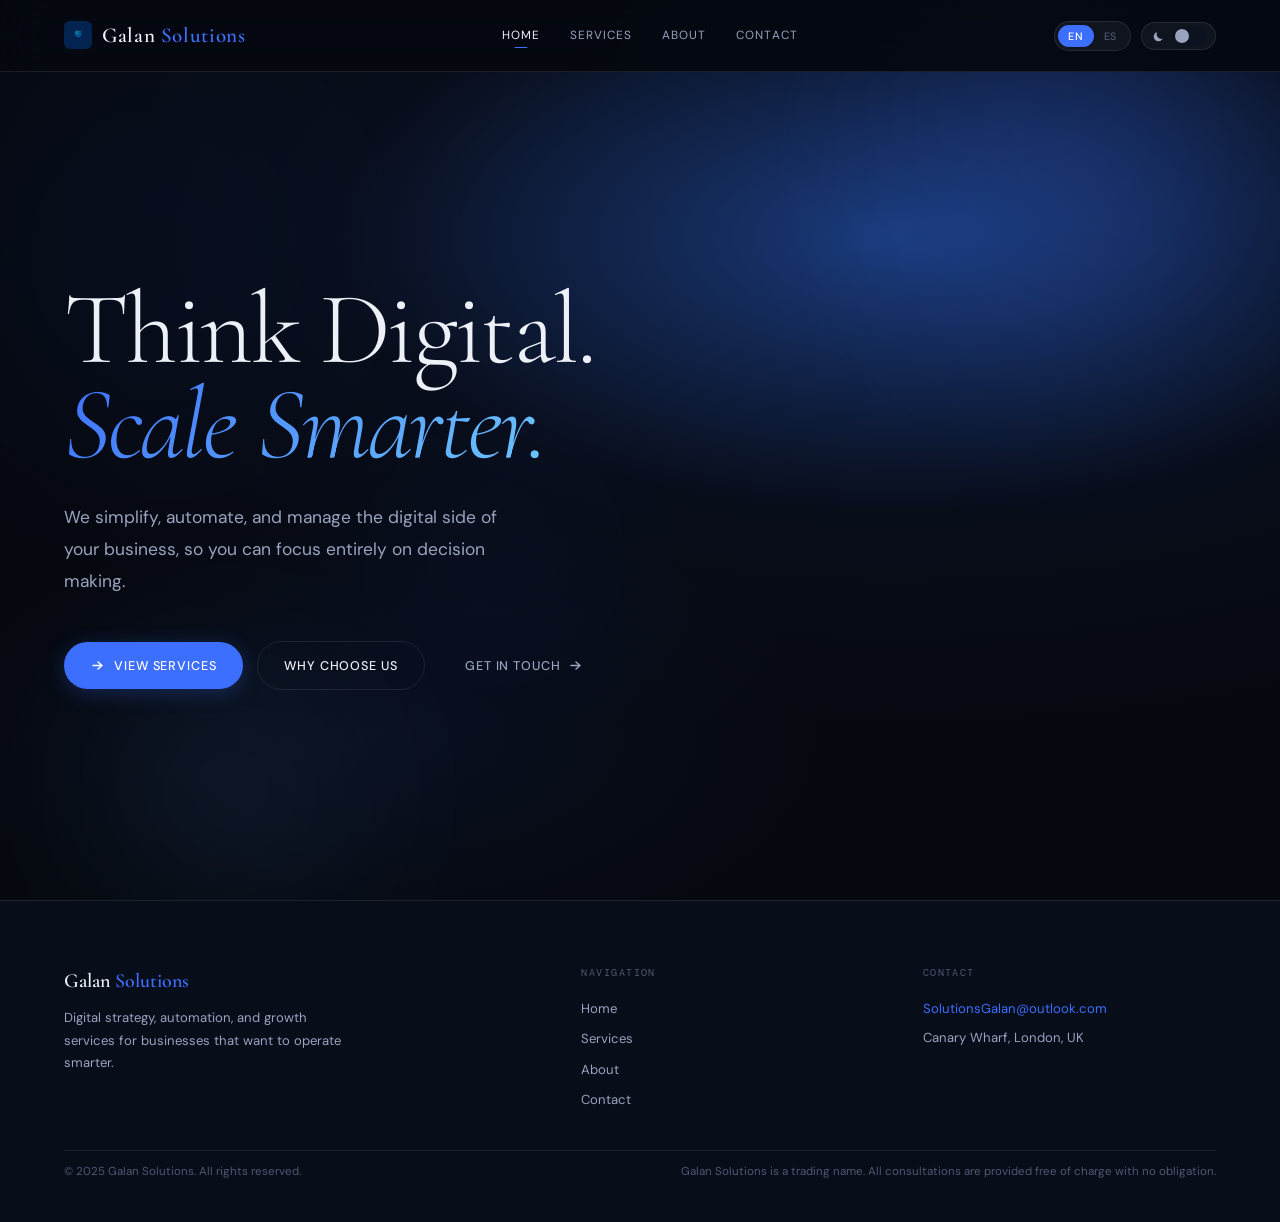
==== index.html @ 5f06d3c5 "Add Galan Solutions logo to nav and favicon" ====
<!DOCTYPE html>
<html lang="en">
<script>
(function(){
  var t=localStorage.getItem('gs_theme')||'dark';
  document.documentElement.setAttribute('data-theme',t);
})();
</script>
<head>
<meta charset="UTF-8"/>
<meta name="viewport" content="width=device-width, initial-scale=1.0"/>
<title>Galan Solutions — Think Digital. Scale Smarter.</title>
<meta name="description" content="Premium digital agency helping entrepreneurs automate operations, improve marketing, and scale through AI and technology. Based in London."/>
<meta name="keywords" content="digital agency, AI automation, web design, marketing, London, business growth"/>
<meta property="og:title" content="Galan Solutions — Think Digital. Scale Smarter."/>
<meta property="og:description" content="Empowering businesses with smart digital systems that save time, streamline operations, and allow owners to focus on growth."/>
<meta property="og:type" content="website"/>
<link rel="icon" type="image/png" href="[data-uri]"/>
<link rel="preconnect" href="https://fonts.googleapis.com"/>
<link rel="preconnect" href="https://fonts.gstatic.com" crossorigin/>
<link href="https://fonts.googleapis.com/css2?family=Cormorant+Garamond:ital,wght@0,300;0,400;0,600;1,300;1,400&family=DM+Sans:opsz,wght@9..40,300;9..40,400;9..40,500&family=DM+Mono:wght@300;400&display=swap" rel="stylesheet"/>
<style>.nav-brand{display:inline-flex;align-items:center;gap:10px;text-decoration:none}.nav-logo{height:28px;width:auto;display:block;border-radius:6px;flex-shrink:0}@view-transition{navigation:auto}::view-transition-old(root){animation:.18s ease both gs-fout}::view-transition-new(root){animation:.26s ease both gs-fin}@keyframes gs-fout{to{opacity:0}}@keyframes gs-fin{from{opacity:0}}
:root {
  --bg:#05080f; --bg2:#080d1a; --bg3:#0c1220;
  --card:rgba(255,255,255,.05); --cardh:rgba(255,255,255,.08);
  --glass:rgba(5,8,15,.88);
  --t1:#eef0f8; --t2:#9aa3be; --t3:#505872;
  --acc:#3d6fff; --acc2:#6dc8ff;
  --accS:rgba(61,111,255,.15); --accG:rgba(61,111,255,.25);
  --bdr:rgba(255,255,255,.09); --bdrH:rgba(61,111,255,.4);
  --sh1:0 2px 12px rgba(0,0,0,.35); --sh2:0 8px 32px rgba(0,0,0,.55); --sh3:0 24px 64px rgba(0,0,0,.65);
  --r1:8px; --r2:14px; --r3:20px; --r4:28px;
  --nh:72px;
  --eOut:cubic-bezier(.16,1,.3,1); --eSpr:cubic-bezier(.34,1.56,.64,1); --eSm:cubic-bezier(.4,0,.2,1);
  --fD:'Cormorant Garamond',Georgia,serif;
  --fB:'DM Sans',sans-serif;
  --fM:'DM Mono',monospace;
}
[data-theme="light"]{
  --bg:#f5f8ff; --bg2:#edf2ff; --bg3:#e4ecff;
  --card:#ffffff; --cardh:#ffffff;
  --glass:#edf2ffee;
  --t1:#06112e; --t2:#354080; --t3:#7080b0;
  --acc:#1a48e0; --accS:rgba(26,72,224,.08); --accG:rgba(26,72,224,.2);
  --bdr:rgba(26,72,224,.12); --bdrH:rgba(26,72,224,.35);
  --sh1:0 2px 8px rgba(26,72,224,.07); --sh2:0 8px 28px rgba(26,72,224,.11); --sh3:0 20px 56px rgba(26,72,224,.15);
}
*,*::before,*::after{box-sizing:border-box;margin:0;padding:0}
html{font-size:16px;scroll-behavior:smooth;-webkit-font-smoothing:antialiased;text-rendering:optimizeLegibility}
body{font-family:var(--fB);background:var(--bg);color:var(--t1);line-height:1.6;overflow-x:hidden;transition:background .4s var(--eSm),color .4s var(--eSm)}

body::before{
  content:'';position:fixed;inset:0;z-index:-1;
  background:
    radial-gradient(ellipse 60% 50% at 80% 10%, rgba(61,111,255,.12) 0%, transparent 60%),
    radial-gradient(ellipse 50% 40% at 10% 80%, rgba(61,111,255,.07) 0%, transparent 55%),
    radial-gradient(ellipse 40% 35% at 50% 50%, rgba(109,200,255,.05) 0%, transparent 60%);
  animation:bg-shift 12s ease-in-out infinite alternate;
  pointer-events:none;
}
[data-theme="light"] body::before{
  background:
    radial-gradient(ellipse 60% 50% at 80% 10%, rgba(26,72,224,.08) 0%, transparent 60%),
    radial-gradient(ellipse 50% 40% at 10% 80%, rgba(26,72,224,.05) 0%, transparent 55%),
    radial-gradient(ellipse 40% 35% at 50% 50%, rgba(26,72,224,.04) 0%, transparent 60%);
}
@keyframes bg-shift{
  0%  { opacity:.8; }
  33% { opacity:1; }
  66% { opacity:.9; }
  100%{ opacity:1; }
}
a{text-decoration:none;color:inherit}
button{cursor:pointer;border:none;background:none;font-family:inherit}
ul{list-style:none}
::selection{background:var(--accS);color:var(--t1)}
::-webkit-scrollbar{width:4px}
::-webkit-scrollbar-track{background:transparent}
::-webkit-scrollbar-thumb{background:var(--bdr);border-radius:2px}
::-webkit-scrollbar-thumb:hover{background:var(--acc)}

/* NAV */
.nav{position:fixed;top:0;left:0;right:0;height:var(--nh);z-index:1000;display:flex;align-items:center;padding:0 clamp(1.25rem,5vw,4rem);background:var(--glass);backdrop-filter:blur(22px) saturate(180%);-webkit-backdrop-filter:blur(22px) saturate(180%);border-bottom:1px solid var(--bdr);transition:background .4s}
[data-theme="light"] .nav{background:#edf2ffee;backdrop-filter:blur(22px)}
.nav-brand{font-family:var(--fD);font-size:1.32rem;font-weight:600;letter-spacing:.03em;flex-shrink:0;transition:opacity .2s}
.nav-brand:hover{opacity:.7}
.nav-brand b{color:var(--acc);font-weight:600}
.nav-links{display:flex;align-items:center;gap:.1rem;margin:0 auto}
.nav-a{font-size:.74rem;font-weight:400;letter-spacing:.09em;text-transform:uppercase;color:var(--t2);padding:.45rem .88rem;border-radius:var(--r1);transition:color .2s;position:relative}
.nav-a::after{content:'';position:absolute;bottom:4px;left:50%;transform:translateX(-50%) scaleX(0);width:13px;height:1.5px;background:var(--acc);border-radius:1px;transition:transform .25s var(--eOut)}
.nav-a:hover{color:var(--t1)}
.nav-a:hover::after,.nav-a.cur::after{transform:translateX(-50%) scaleX(1)}
.nav-a.cur{color:var(--t1)}
.nav-r{display:flex;align-items:center;gap:.6rem;flex-shrink:0}
.lang-sw{display:flex;background:var(--card);border:1px solid var(--bdr);border-radius:100px;padding:3px}
.lang-sw:hover{border-color:var(--bdrH)}
.lbtn{font-size:.67rem;font-weight:500;letter-spacing:.07em;text-transform:uppercase;color:var(--t3);padding:4px 10px;border-radius:100px;transition:all .2s var(--eOut)}
.lbtn.on{background:var(--acc);color:#fff}
.theme-btn-wrap{display:none;align-items:center;gap:.45rem;background:var(--card);border:1px solid var(--bdr);border-radius:100px;padding:4px 8px 4px 10px;transition:border-color .2s,background .2s;flex-shrink:0}
.theme-btn-wrap:hover{border-color:var(--bdrH);background:var(--cardh)}
.nav-r .theme-btn-wrap{display:flex}
.mob-ctrls .theme-btn-wrap{display:flex}
.theme-icon{display:flex;align-items:center;color:var(--t2);transition:color .3s}
.theme-icon .icon-sun{display:none}
.theme-icon .icon-moon{display:block}
[data-theme="light"] .theme-icon .icon-sun{display:block}
[data-theme="light"] .theme-icon .icon-moon{display:none}
[data-theme="light"] .theme-icon{color:var(--acc)}
.theme-sw{width:34px;height:18px;background:var(--bg3);border-radius:100px;position:relative;transition:background .3s var(--eOut);flex-shrink:0;display:block;border:none}
.theme-sw::after{content:'';position:absolute;top:2px;left:2px;width:14px;height:14px;border-radius:50%;background:var(--t2);transition:transform .3s var(--eSpr),background .3s}
[data-theme="light"] .theme-sw{background:var(--accS)}
[data-theme="light"] .theme-sw::after{transform:translateX(16px);background:var(--acc)}
.ham{display:none;flex-direction:column;gap:5px;padding:8px;border-radius:var(--r1)}
.ham:hover{background:var(--card)}
.ham span{display:block;width:22px;height:1.5px;background:var(--t1);border-radius:1px;transition:all .3s var(--eOut);transform-origin:center}
.ham.open span:nth-child(1){transform:translateY(6.5px) rotate(45deg)}
.ham.open span:nth-child(2){opacity:0;transform:scaleX(0)}
.ham.open span:nth-child(3){transform:translateY(-6.5px) rotate(-45deg)}
.mob-nav{position:fixed;top:var(--nh);left:0;right:0;background:var(--glass);backdrop-filter:blur(24px);-webkit-backdrop-filter:blur(24px);border-bottom:1px solid var(--bdr);padding:1.5rem clamp(1.25rem,5vw,4rem);display:flex;flex-direction:column;gap:.2rem;transform:translateY(-110%);opacity:0;transition:transform .4s var(--eOut),opacity .3s;pointer-events:none;z-index:999}
[data-theme="light"] .mob-nav{background:#edf2ffee}
.mob-nav.open{transform:translateY(0);opacity:1;pointer-events:all}
.mob-nav .nav-a{font-size:.93rem;padding:.7rem 1rem;letter-spacing:.04em}
.mob-ctrls{display:flex;align-items:center;gap:1rem;margin-top:1rem;padding-top:1rem;border-top:1px solid var(--bdr)}

/* LAYOUT */
.wrap{padding-top:var(--nh)}
.sec{padding:clamp(4.5rem,9vw,8rem) clamp(1.25rem,5vw,4rem)}
.cnt{max-width:1180px;margin:0 auto;width:100%}
.lbl{font-family:var(--fM);font-size:.67rem;letter-spacing:.18em;text-transform:uppercase;color:var(--acc);margin-bottom:1.1rem;display:flex;align-items:center;gap:.7rem}
.lbl::before{content:'';display:inline-block;width:20px;height:1px;background:var(--acc)}
.h2{font-family:var(--fD);font-size:clamp(2.2rem,4.5vw,3.8rem);font-weight:300;line-height:1.07;letter-spacing:-.01em;color:var(--t1);margin-bottom:1.3rem}
.h2 em{font-style:italic;color:var(--acc)}
.sub{font-size:1rem;color:var(--t2);max-width:520px;line-height:1.82}
.sec-div{height:1px;background:var(--bdr);margin:2rem 0}

/* BUTTONS */
.btn{display:inline-flex;align-items:center;gap:.55rem;padding:.82rem 1.65rem;border-radius:100px;font-family:var(--fB);font-size:.79rem;font-weight:500;letter-spacing:.07em;text-transform:uppercase;transition:all .25s var(--eOut);white-space:nowrap}
.btn:active{transform:scale(.98)}
.btn-p{background:var(--acc);color:#fff;box-shadow:0 4px 20px var(--accG)}
.btn-p:hover{box-shadow:0 8px 32px var(--accG),0 0 0 1px rgba(61,111,255,.45);transform:translateY(-1px)}
.btn-o{background:transparent;color:var(--t1);border:1px solid var(--bdr)}
.btn-o:hover{border-color:var(--bdrH);background:var(--accS);color:var(--acc)}
.btn-g{background:transparent;color:var(--t2)}
.btn-g:hover{color:var(--t1)}

/* CARDS */
.card{background:var(--card);border:1px solid var(--bdr);border-radius:var(--r3);padding:2rem;transition:all .3s var(--eOut);position:relative;overflow:hidden}
.card::before{content:'';position:absolute;inset:0;border-radius:var(--r3);background:radial-gradient(500px circle at var(--mx,50%) var(--my,50%),var(--accS),transparent 40%);opacity:0;transition:opacity .4s}
.card:hover{background:var(--cardh);border-color:var(--bdrH);transform:translateY(-2px);box-shadow:var(--sh2)}
.card:hover::before{opacity:1}
[data-theme="light"] .card{background:#fff;border-color:rgba(26,72,224,.15)}
[data-theme="light"] .card:hover{background:#fff;box-shadow:var(--sh2)}

/* REVEAL */
.rv{opacity:0;transform:translateY(22px);transition:opacity .7s var(--eOut),transform .7s var(--eOut)}
.rv.in{opacity:1;transform:translateY(0)}
.d1{transition-delay:.1s}.d2{transition-delay:.2s}.d3{transition-delay:.3s}.d4{transition-delay:.4s}.d5{transition-delay:.5s}

/* OVERLAY */
.overlay{position:fixed;inset:0;background:var(--bg);z-index:9998;pointer-events:none;opacity:1;transition:opacity .5s var(--eSm)}
.overlay.gone{opacity:0}

/* HERO */
.hero{min-height:calc(100vh - var(--nh));display:flex;align-items:center;padding:clamp(3.5rem,8vw,7rem) clamp(1.25rem,5vw,4rem);position:relative;overflow:hidden;background:radial-gradient(ellipse 80% 60% at 70% 20%, #1a3a7a 0%, #080d1a 55%, #05080f 100%)}
[data-theme="light"] .hero{background:linear-gradient(135deg,#edf2ff 0%,#f5f8ff 60%,#e8f0ff 100%)}
.hero-bg{position:absolute;inset:0;pointer-events:none;z-index:0}
.orb{position:absolute;border-radius:50%;filter:blur(80px);opacity:.22;animation:drift 14s ease-in-out infinite}
.o1{width:540px;height:540px;background:radial-gradient(circle,#3d6fff,transparent 70%);top:-170px;right:-70px}
.o2{width:360px;height:360px;background:radial-gradient(circle,#6dc8ff,transparent 70%);bottom:-70px;left:4%;animation-delay:-5s;opacity:.1}
.o3{width:270px;height:270px;background:radial-gradient(circle,#3d6fff,transparent 70%);top:42%;left:28%;animation-delay:-9s;opacity:.07}
.o4{width:700px;height:700px;background:radial-gradient(circle,#1e4daa,transparent 65%);top:-20%;left:-15%;animation-delay:-3s;opacity:.06;animation-duration:20s}
@keyframes drift{0%,100%{transform:translate(0,0) scale(1)}33%{transform:translate(17px,-24px) scale(1.04)}66%{transform:translate(-11px,17px) scale(.97)}}
.hero::after{content:'';position:absolute;inset:0;background:radial-gradient(ellipse 50% 40% at 30% 80%,rgba(61,111,255,.07),transparent 70%);animation:breathe 8s ease-in-out infinite;pointer-events:none;z-index:0}
@keyframes breathe{0%,100%{opacity:.6;transform:scale(1)}50%{opacity:1;transform:scale(1.08)}}
.hero-in{max-width:1180px;margin:0 auto;width:100%;position:relative;z-index:1}
.hero-eye{display:inline-flex;align-items:center;gap:.7rem;font-family:var(--fM);font-size:.69rem;letter-spacing:.18em;text-transform:uppercase;color:var(--acc);margin-bottom:1.8rem;opacity:0;transform:translateY(13px);animation:fup .8s var(--eOut) .2s forwards}
.hero-eye::before{content:'';display:block;width:26px;height:1px;background:var(--acc)}
.hero-h{font-family:var(--fD);font-size:clamp(3rem,8vw,7rem);font-weight:300;line-height:.93;letter-spacing:-.025em;color:var(--t1);margin-bottom:1.85rem;opacity:0;transform:translateY(22px);animation:fup .9s var(--eOut) .35s forwards}
.hero-h em{font-style:italic;background:linear-gradient(135deg,var(--acc),var(--acc2));-webkit-background-clip:text;-webkit-text-fill-color:transparent;background-clip:text}
.hero-p{font-size:clamp(.94rem,1.8vw,1.09rem);color:var(--t2);max-width:455px;line-height:1.82;margin-bottom:2.75rem;opacity:0;transform:translateY(17px);animation:fup .9s var(--eOut) .5s forwards}
.hero-btns{display:flex;align-items:center;flex-wrap:wrap;gap:.85rem;opacity:0;transform:translateY(13px);animation:fup .8s var(--eOut) .65s forwards}
.scroll-hint{position:absolute;bottom:2.5rem;left:50%;transform:translateX(-50%);display:flex;flex-direction:column;align-items:center;gap:.45rem;opacity:0;animation:fup .8s var(--eOut) 1.1s forwards;z-index:1}
.scroll-lbl{font-family:var(--fM);font-size:.61rem;letter-spacing:.15em;text-transform:uppercase;color:var(--t3)}
.scroll-line{width:1px;height:36px;background:linear-gradient(to bottom,var(--acc),transparent);animation:pulse 2s ease-in-out infinite}
@keyframes pulse{0%,100%{opacity:.4}50%{opacity:1}}
@keyframes fup{to{opacity:1;transform:translateY(0)}}

/* TRUST STRIP */
.trust-strip{background:var(--bg2);border-top:1px solid var(--bdr);border-bottom:1px solid var(--bdr);padding:1.6rem clamp(1.25rem,5vw,4rem)}
[data-theme="light"] .trust-strip{background:#edf2ff}
.trust-in{max-width:1180px;margin:0 auto;display:flex;align-items:center;justify-content:center;gap:0;flex-wrap:wrap}
.trust-item{display:flex;align-items:center;gap:.65rem;font-size:.82rem;color:var(--t2);padding:.5rem 2.5rem;letter-spacing:.01em;line-height:1.4}
.trust-item svg{color:var(--acc);flex-shrink:0}
.trust-sep{width:1px;height:24px;background:var(--bdr);flex-shrink:0}
@media(max-width:680px){
  .trust-sep{display:none}
  .trust-item{padding:.4rem 1rem;font-size:.78rem}
}

/* SERVICES */
.svc-grid{display:grid;grid-template-columns:repeat(3,1fr);gap:1.15rem;margin-top:3rem;align-items:start}
.svc-card{cursor:pointer;user-select:none;align-self:start}
.svc-card.open{background:var(--cardh);border-color:var(--bdrH);box-shadow:var(--sh2)}
.svc-ico{width:42px;height:42px;background:var(--accS);border-radius:12px;display:flex;align-items:center;justify-content:center;color:var(--acc);margin-bottom:1.1rem;transition:background .2s,transform .2s}
.svc-card:hover .svc-ico,.svc-card.open .svc-ico{background:var(--acc);color:#fff;transform:scale(1.04)}
.svc-name{font-size:.9rem;font-weight:500;color:var(--t1);margin-bottom:.38rem}
.svc-short{font-size:.78rem;color:var(--t2);line-height:1.6}
.svc-exp{max-height:0;overflow:hidden;transition:max-height .45s var(--eOut),opacity .35s,margin .35s;opacity:0;margin-top:0}
.svc-card.open .svc-exp{max-height:240px;opacity:1;margin-top:.82rem}
.svc-detail{font-size:.78rem;color:var(--t2);line-height:1.72;padding-top:.82rem;border-top:1px solid var(--bdr)}
.svc-tag{display:inline-block;margin-top:.65rem;font-family:var(--fM);font-size:.63rem;letter-spacing:.1em;text-transform:uppercase;color:var(--acc);background:var(--accS);padding:.28rem .7rem;border-radius:100px}
.svc-hint{text-align:center;font-size:.74rem;color:var(--t3);margin-top:1.6rem;letter-spacing:.04em}

/* WHY CARDS — collapsed state */
.why-grid .svc-card{text-align:center;padding:2.2rem 1.8rem}
.why-grid .svc-name{font-family:var(--fD);font-size:1.35rem;font-weight:300;letter-spacing:-.01em;color:var(--t1);margin-bottom:.6rem;line-height:1.2}
.why-grid .svc-short{font-size:.8rem;color:var(--t3);line-height:1.65;max-width:220px;margin:0 auto}
.why-grid .svc-card::after{content:'';display:block;width:28px;height:1px;background:var(--bdr);margin:.85rem auto 0;transition:opacity .3s,width .3s var(--eOut)}
.why-grid .svc-card.open::after{opacity:0;width:0}
.why-grid .svc-exp{text-align:left}
.why-grid .svc-card.open .svc-name{color:var(--acc)}

/* ABOUT */
.intro-g{display:grid;grid-template-columns:1fr 1fr;gap:5rem;align-items:center}
.float-cards{position:relative;height:340px}
.fc{position:absolute;background:var(--card);border:1px solid var(--bdr);border-radius:var(--r2);padding:1.35rem;transition:transform .35s var(--eOut)}
.fc:nth-child(1){top:0;left:0;width:255px;box-shadow:var(--sh2)}
.fc:nth-child(2){top:70px;right:0;width:238px;box-shadow:var(--sh3)}
.fc:nth-child(3){bottom:8px;left:28px;width:228px;box-shadow:var(--sh1)}
.float-cards:hover .fc:nth-child(1){transform:translate(-5px,-5px)}
.float-cards:hover .fc:nth-child(2){transform:translate(5px,5px)}
.float-cards:hover .fc:nth-child(3){transform:translate(-3px,7px)}
.fc-ico{width:32px;height:32px;background:var(--accS);border-radius:var(--r1);display:flex;align-items:center;justify-content:center;color:var(--acc);font-size:.9rem;margin-bottom:.65rem}
.fc-t{font-size:.8rem;font-weight:500;color:var(--t1);margin-bottom:.22rem}
.fc-d{font-size:.7rem;color:var(--t3);line-height:1.55}
.fc-n{font-family:var(--fD);font-size:1.45rem;font-weight:300;color:var(--acc);margin-top:.38rem}
.why-g{display:grid;grid-template-columns:repeat(2,1fr);gap:1.15rem;margin-top:2.5rem}
.why-card{display:flex;gap:1rem;align-items:flex-start}
.why-ico{width:36px;height:36px;background:var(--accS);border-radius:var(--r1);display:flex;align-items:center;justify-content:center;color:var(--acc);flex-shrink:0;transition:background .2s}
.why-card:hover .why-ico{background:var(--acc);color:#fff}
.why-grid{grid-template-columns:repeat(2,1fr)}
@media(max-width:680px){.why-grid{grid-template-columns:1fr}}

/* CONTACT */
.contact-g{display:grid;grid-template-columns:1fr 1.4fr;gap:5rem;align-items:start}
.c-item{display:flex;gap:.9rem;align-items:flex-start;margin-bottom:1.5rem}
.c-ico{width:38px;height:38px;background:var(--accS);border-radius:var(--r1);display:flex;align-items:center;justify-content:center;color:var(--acc);flex-shrink:0}
.c-lt{font-size:.72rem;font-family:var(--fM);letter-spacing:.1em;text-transform:uppercase;color:var(--t3);margin-bottom:.2rem}
.c-lv{font-size:.88rem;color:var(--t1)}
.c-lv a{color:var(--acc);transition:opacity .2s}
.c-lv a:hover{opacity:.75}
.free-tag{display:inline-flex;align-items:center;gap:.48rem;padding:.45rem 1rem;border-radius:100px;font-size:.73rem;font-weight:500;background:var(--accS);color:var(--acc);border:1px solid rgba(61,111,255,.2);margin-bottom:2rem}
.form{display:flex;flex-direction:column;gap:1.1rem}
.field{position:relative}
.field input,.field textarea{width:100%;background:var(--card);border:1px solid var(--bdr);border-radius:var(--r2);padding:1.35rem 1.2rem .7rem;font-family:var(--fB);font-size:.86rem;color:var(--t1);outline:none;transition:border-color .25s,background .25s,box-shadow .25s;resize:none;line-height:1.5}
[data-theme="light"] .field input,[data-theme="light"] .field textarea{background:#fff;color:#06112e}
.field textarea{min-height:120px;padding-top:1.5rem}
.field input::placeholder,.field textarea::placeholder{color:transparent}
.field input:focus,.field textarea:focus{border-color:var(--acc);background:var(--cardh);box-shadow:0 0 0 3px var(--accS)}
.field label{position:absolute;top:1.05rem;left:1.2rem;font-size:.78rem;color:var(--t3);pointer-events:none;transition:all .2s var(--eOut);transform-origin:left;white-space:nowrap}
.field input:focus~label,.field input:not(:placeholder-shown)~label,
.field textarea:focus~label,.field textarea:not(:placeholder-shown)~label{transform:translateY(-1.45rem) scale(.78);color:var(--acc);background:var(--bg);padding:0 .28rem;left:1rem}
[data-theme="light"] .field input:focus~label,[data-theme="light"] .field input:not(:placeholder-shown)~label,
[data-theme="light"] .field textarea:focus~label,[data-theme="light"] .field textarea:not(:placeholder-shown)~label{background:var(--bg)}
.sub-btn{width:100%;padding:.95rem;border-radius:var(--r2);background:var(--acc);color:#fff;font-family:var(--fB);font-size:.86rem;font-weight:500;letter-spacing:.07em;text-transform:uppercase;cursor:pointer;transition:all .25s var(--eOut);box-shadow:0 4px 20px var(--accG)}
.sub-btn:hover{transform:translateY(-1px);box-shadow:0 8px 32px var(--accG)}
.sub-btn:active{transform:scale(.99)}
.form-ok{display:none;text-align:center;padding:2.8rem 2rem;border:1px solid var(--bdrH);border-radius:var(--r3);background:var(--accS)}
.form-ok.show{display:block}
.form-ok-ico{font-size:2.4rem;margin-bottom:.9rem}
.form-ok-t{font-family:var(--fD);font-size:1.55rem;font-weight:300;color:var(--t1);margin-bottom:.45rem}
.form-ok-d{font-size:.86rem;color:var(--t2)}

/* FOOTER */
footer{padding:4rem clamp(1.25rem,5vw,4rem) 2.5rem;border-top:1px solid var(--bdr);background:var(--bg2)}
[data-theme="light"] footer{background:#edf2ff}
.ft-in{max-width:1180px;margin:0 auto;display:grid;grid-template-columns:1.6fr 1fr 1fr;gap:3rem;align-items:start}
.ft-brand{font-family:var(--fD);font-size:1.25rem;font-weight:600;margin-bottom:.65rem}
.ft-brand b{color:var(--acc);font-weight:600}
.ft-tag{font-size:.82rem;color:var(--t2);max-width:280px;line-height:1.7;margin-top:.5rem}
.ft-col-title{font-family:var(--fM);font-size:.65rem;letter-spacing:.14em;text-transform:uppercase;color:var(--t3);margin-bottom:1rem}
.ft-links{display:flex;flex-direction:column;gap:.6rem}
.ft-lnk{font-size:.82rem;color:var(--t2);transition:color .2s}
.ft-lnk:hover{color:var(--t1)}
.ft-contact-item{font-size:.82rem;color:var(--t2);line-height:1.7}
.ft-contact-item a{color:var(--acc);transition:opacity .2s}
.ft-contact-item a:hover{opacity:.75}
.ft-divider{max-width:1180px;margin:2.5rem auto 0;border:none;border-top:1px solid var(--bdr)}
.ft-bot{max-width:1180px;margin:.75rem auto 0;display:flex;justify-content:space-between;font-size:.72rem;color:var(--t3);flex-wrap:wrap;gap:.75rem;align-items:center}
.ft-disclaimer{font-size:.72rem;color:var(--t3)}

/* LIGHT MODE OVERRIDES */
[data-theme="light"] body{background:#f5f8ff}
[data-theme="light"] .wrap{background:#f5f8ff}
[data-theme="light"] #services{background:#f5f8ff}
[data-theme="light"] #contact{background:#f5f8ff}
[data-theme="light"] .lang-sw{background:#fff;border-color:rgba(26,72,224,.18)}
[data-theme="light"] .theme-btn-wrap{background:#fff;border-color:rgba(26,72,224,.18)}
[data-theme="light"] .theme-sw{background:#e4ecff}
[data-theme="light"] .ham span{background:var(--t1)}
[data-theme="light"] .card{background:#fff;border-color:rgba(26,72,224,.15)}
[data-theme="light"] .card:hover{background:#fafcff;box-shadow:var(--sh2)}
[data-theme="light"] .svc-card.open{background:#fafcff;border-color:var(--bdrH)}
[data-theme="light"] .fc{background:#fff;border-color:rgba(26,72,224,.15)}
[data-theme="light"] .form-ok{background:#eef4ff;border-color:var(--bdrH)}
[data-theme="light"] .free-tag{background:#eef4ff;border-color:rgba(26,72,224,.2)}
[data-theme="light"] .svc-tag{background:#eef4ff}
[data-theme="light"] .trust-item svg{color:var(--acc)}
[data-theme="light"] .orb{opacity:.06}
.anchor{scroll-margin-top:calc(var(--nh) + 12px)}
.about-sec{background:var(--bg2)}
[data-theme="light"] .about-sec{background:#edf2ff}

/* RESPONSIVE */
@media(max-width:900px){
  .intro-g{grid-template-columns:1fr;gap:2.5rem}
  .float-cards{display:none}
  .svc-grid{grid-template-columns:repeat(2,1fr)}
  .why-g{grid-template-columns:1fr}
  .contact-g{grid-template-columns:1fr;gap:3rem}
  .ft-in{grid-template-columns:1fr 1fr;gap:2rem}
}
@media(max-width:680px){
  .nav-links,.nav-r .lang-sw,.nav-r .theme-btn-wrap{display:none}
  .ham{display:flex}
  .svc-grid{grid-template-columns:1fr}
  .hero-h{font-size:clamp(2.6rem,11vw,3.8rem)}
  .ft-in{grid-template-columns:1fr}
  .ft-bot{flex-direction:column;align-items:flex-start}
}
@media(max-width:380px){
  :root{--nh:62px}
}
</style>
</head>
<body>

<div class="overlay" id="overlay"></div>

<!-- NAV -->
<header class="nav" id="nav" role="banner">
  <a href="./" class="nav-brand"><img class="nav-logo" src="[data-uri]" alt=""/><span class="nav-brand-text">Galan <b>Solutions</b></span></a>
  <nav class="nav-links" role="navigation" aria-label="Primary">
    <a href="./"     class="nav-a cur" data-sec="home">Home</a>
    <a href="services.html" class="nav-a"     data-sec="services">Services</a>
    <a href="about.html"    class="nav-a"     data-sec="about">About</a>
    <a href="contact.html"  class="nav-a"     data-sec="contact">Contact</a>
  </nav>
  <div class="nav-r">
    <div class="lang-sw" role="group" aria-label="Language">
      <button class="lbtn on" data-lang="en" aria-label="English">EN</button>
      <button class="lbtn"    data-lang="es" aria-label="Español">ES</button>
    </div>
    <button class="theme-btn-wrap" id="theme-btn" aria-label="Toggle theme">
      <span class="theme-icon" aria-hidden="true">
        <svg class="icon-moon" width="14" height="14" viewBox="0 0 24 24" xmlns="http://www.w3.org/2000/svg"><defs><mask id="md"><rect width="24" height="24" fill="white"/><circle cx="16" cy="9" r="8" fill="black"/></mask></defs><circle cx="11" cy="13" r="8" fill="currentColor" mask="url(#md)"/></svg>
        <svg class="icon-sun" width="14" height="14" viewBox="0 0 14 14" fill="none"><circle cx="7" cy="7" r="2.5" stroke="currentColor" stroke-width="1.3"/><path d="M7 1v1.5M7 11.5V13M1 7h1.5M11.5 7H13M3.05 3.05l1.06 1.06M9.89 9.89l1.06 1.06M3.05 10.95l1.06-1.06M9.89 4.11l1.06-1.06" stroke="currentColor" stroke-width="1.3" stroke-linecap="round"/></svg>
      </span>
      <span class="theme-sw"></span>
    </button>
    <button class="ham" id="ham" aria-label="Open menu" aria-expanded="false">
      <span></span><span></span><span></span>
    </button>
  </div>
</header>

<div class="mob-nav" id="mob-nav">
  <a href="./"     class="nav-a cur" data-sec="home">Home</a>
  <a href="services.html" class="nav-a" data-sec="services">Services</a>
  <a href="about.html"    class="nav-a" data-sec="about">About</a>
  <a href="contact.html"  class="nav-a" data-sec="contact">Contact</a>
  <div class="mob-ctrls">
    <div class="lang-sw">
      <button class="lbtn on" data-lang="en">EN</button>
      <button class="lbtn"    data-lang="es">ES</button>
    </div>
    <button class="theme-btn-wrap" id="theme-btn-m" aria-label="Toggle theme">
      <span class="theme-icon" aria-hidden="true">
        <svg class="icon-moon" width="14" height="14" viewBox="0 0 24 24" xmlns="http://www.w3.org/2000/svg"><defs><mask id="mm"><rect width="24" height="24" fill="white"/><circle cx="16" cy="9" r="8" fill="black"/></mask></defs><circle cx="11" cy="13" r="8" fill="currentColor" mask="url(#mm)"/></svg>
        <svg class="icon-sun" width="14" height="14" viewBox="0 0 14 14" fill="none"><circle cx="7" cy="7" r="2.5" stroke="currentColor" stroke-width="1.3"/><path d="M7 1v1.5M7 11.5V13M1 7h1.5M11.5 7H13M3.05 3.05l1.06 1.06M9.89 9.89l1.06 1.06M3.05 10.95l1.06-1.06M9.89 4.11l1.06-1.06" stroke="currentColor" stroke-width="1.3" stroke-linecap="round"/></svg>
      </span>
      <span class="theme-sw"></span>
    </button>
  </div>
</div>

<main class="wrap">
<section class="hero anchor" id="home" aria-label="Hero">
  <div class="hero-bg">
    <div class="orb o1"></div><div class="orb o2"></div><div class="orb o3"></div><div class="orb o4"></div>
  </div>
  <div class="hero-in">
    <h1 class="hero-h"><span id="h-l1">Think Digital.</span><br><em id="h-l2">Scale Smarter.</em></h1>
    <p class="hero-p" id="h-p">We simplify, automate, and manage the digital side of your business, so you can focus entirely on decision making.</p>
    <div class="hero-btns">
      <a href="services.html" class="btn btn-p">
        <svg width="15" height="15" viewBox="0 0 15 15" fill="none"><path d="M3 7.5h9M8 4l4 3.5L8 11" stroke="currentColor" stroke-width="1.5" stroke-linecap="round" stroke-linejoin="round"/></svg>
        <span id="h-b1">View Services</span>
      </a>
      <a href="about.html" class="btn btn-o"><span id="h-b2">Why Choose Us</span></a>
      <a href="contact.html" class="btn btn-g">
        <span id="h-b3">Get in Touch</span>
        <svg width="13" height="13" viewBox="0 0 13 13" fill="none"><path d="M2 6.5h9M7 3l4 3.5L7 10" stroke="currentColor" stroke-width="1.5" stroke-linecap="round" stroke-linejoin="round"/></svg>
      </a>
    </div>
  </div>
</section>

<!-- SERVICES -->

</main>

<!-- FOOTER -->
<footer role="contentinfo">
  <div class="ft-in">
    <div>
      <div class="ft-brand">Galan <b>Solutions</b></div>
      <p class="ft-tag" id="ft-tag">Digital strategy, automation, and growth services for businesses that want to operate smarter.</p>
    </div>
    <div>
      <div class="ft-col-title" id="ft-nav-title">Navigation</div>
      <nav class="ft-links" aria-label="Footer navigation">
        <a href="./"     class="ft-lnk" id="ft1">Home</a>
        <a href="services.html" class="ft-lnk" id="ft2">Services</a>
        <a href="about.html"    class="ft-lnk" id="ft3">About</a>
        <a href="contact.html"  class="ft-lnk" id="ft4">Contact</a>
      </nav>
    </div>
    <div>
      <div class="ft-col-title" id="ft-contact-title">Contact</div>
      <div class="ft-contact-item"><a href="mailto:SolutionsGalan@outlook.com">SolutionsGalan@outlook.com</a></div>
      <div class="ft-contact-item" style="margin-top:.45rem" id="ft-loc">Canary Wharf, London, UK</div>
    </div>
  </div>
  <hr class="ft-divider"/>
  <div class="ft-bot">
    <span id="ft-copy">© 2025 Galan Solutions. All rights reserved.</span>
    <span class="ft-disclaimer" id="ft-disclaimer">Galan Solutions is a trading name. All consultations are provided free of charge with no obligation.</span>
  </div>
</footer>

<script>
(function(){
'use strict';
const T={
en:{
  nav:['Home','Services','About','Contact'],
  eye:'Premium Digital Agency — London',
  h1:'Think Digital.', h2:'Scale Smarter.',
  hp:'We simplify, automate, and manage the digital side of your business, so you can focus entirely on decision making.',
  hb1:'View Services', hb2:'Why Choose Us', hb3:'Get in Touch', scroll:'Scroll',
  tr1:'Strategy, automation, and growth — under one roof',
  tr2:'You work directly with the people doing the work',
  tr3:'Every consultation is free, with no obligation',
  svclbl:'What We Do', svcH:'Six ways we <em>grow your business.</em>',
  svcp:'Every service is built to save time, reduce friction, and deliver measurable results.',
  svcHint:'Click any card to learn more',
  s:[
    ['Process Automation','Replace manual tasks with intelligent, time-saving workflows.',
     'We identify your most repetitive processes and automate them from start to finish. CRM updates, email sequences, document handling and reporting are all handled by software, freeing your team to focus on what actually matters.','AI · Automation · Efficiency'],
    ['Marketing Strategy','Data-led campaigns built to convert and scale revenue.',
     'We design and manage full-funnel marketing strategies grounded in data. Audience research, paid media, email marketing and conversion optimisation are all tied to clear KPIs and monthly reporting, so you always know what is working.','Paid Media · Funnels · Growth'],
    ['Web Design','Fast, modern websites that turn visitors into customers.',
     'We build websites from strategy through to launch, covering UX, visual design and development. Every site is mobile-first, SEO-optimised and performance-tuned, whether it is a landing page or a full platform.','UX · Development · SEO'],
    ['Social Media','Consistent content that builds your audience and brand authority.',
     'We manage your social presence from start to finish, covering content calendars, creative production, scheduling and community management across Instagram, LinkedIn, TikTok and X. You stay visible without the overhead.','Content · Brand · Community'],
    ['Market Research','Clear intelligence to sharpen your positioning and strategy.',
     'We deliver structured competitor and market analysis, identifying gaps, trends and positioning opportunities. Outputs include written reports, pricing benchmarks and customer persona profiles, designed to inform real decisions.','Intelligence · Research · Strategy'],
    ['Business Analytics','Dashboards and reporting that make your numbers actionable.',
     'We build custom analytics frameworks and live dashboards connected to your existing tools. Revenue, CAC, churn and conversion rates are surfaced clearly so you can act quickly, with no spreadsheet archaeology required.','Dashboards · KPIs · Reporting'],
  ],
  ablbl:'Who We Are', abH:'A focused team. A <em>clear purpose.</em>',
  abp:'Galan Solutions is a small, specialist digital agency based in Canary Wharf, London. We work directly with business owners and operators to design, build, and manage the digital infrastructure that keeps their businesses running efficiently.',
  abp2:"We keep our team small by design. Every client works with the people making the decisions, not account managers. That means faster execution, cleaner communication, and outcomes that actually reflect your goals.",
  fc1t:'London, UK', fc1d:'Based in Canary Wharf, working with clients across the UK and internationally',
  fc2t:'Hands-On Delivery', fc2d:'Strategy and execution handled by the same team, start to finish',
  fc3t:'Multi-Sector Experience', fc3d:'Exposure across retail, finance, tech, services, and B2B',
  whylbl:'Why Choose Us', whyH:'Built different. <em>Delivered better.</em>',
  whyHint:'Click any card to learn more',
  w:[
    ['Small Team, Direct Access','No layers between you and the people doing the work.','You work with the people doing the work. No layers, no handoffs, no miscommunication between what was agreed and what gets built. Every decision is made by the same people executing it.'],
    ['End-to-End Ownership','One point of contact. Complete accountability at every stage.','We take full responsibility for strategy, execution, and results. One point of contact, complete accountability, clear deliverables at every stage. You always know where things stand and what comes next.'],
    ['Technology Built In','AI and automation are part of every solution, not bolt-ons.','AI, automation, and smart systems are part of how we work, not extras we add on request. Every solution is designed to scale without proportional cost increases, so growth does not mean hiring more people to manage more tools.'],
    ['Free Consultation','We assess your situation before asking for any commitment.','Every engagement starts with a no-cost consultation. We assess your situation, outline what we can do, and only move forward if there is a genuine fit. No pressure, no obligation, just clarity on whether we are the right team for you.'],
  ],
  ctlbl:'Get in Touch', ctH:"Let's build something <em>great.</em>",
  ctp:"Tell us about your business and what you're looking to achieve. We'll come back with a clear view of how we can help.",
  free:'Consultations are free', el:'Email', ll:'Location', loc:'Canary Wharf, London, UK',
  fln:'Your Name', fle:'Email Address', flc:'Company', flm:'Tell us about your project',
  sub:'Send Message', fokt:'Message sent!', fokd:"We'll be in touch within 24 hours.",
  fttag:'Digital strategy, automation, and growth services for businesses that want to operate smarter.',
  ftcopy:'© 2025 Galan Solutions. All rights reserved.',
  ftdisclaimer:'Galan Solutions is a trading name. All consultations are provided free of charge with no obligation.',
  ftnav:['Home','Services','About','Contact'],
  ftNavTitle:'Navigation', ftContactTitle:'Contact', ftloc:'Canary Wharf, London, UK',
},
es:{
  nav:['Inicio','Servicios','Nosotros','Contacto'],
  eye:'Agencia Digital Premium — Londres',
  h1:'Piensa Digital.', h2:'Crece con Inteligencia.',
  hp:'Simplificamos, automatizamos y gestionamos el lado digital de tu negocio — para que puedas centrarte en la toma de decisiones.',
  hb1:'Ver Servicios', hb2:'¿Por qué elegirnos?', hb3:'Contáctanos', scroll:'Scroll',
  tr1:'Estrategia, automatización y crecimiento — bajo un mismo techo',
  tr2:'Trabajas directamente con las personas que hacen el trabajo',
  tr3:'Cada consulta es gratuita y sin compromiso',
  svclbl:'Qué Hacemos', svcH:'Seis formas de <em>hacer crecer tu negocio.</em>',
  svcp:'Cada servicio está diseñado para ahorrar tiempo, reducir fricciones y generar resultados medibles.',
  svcHint:'Haz clic en una tarjeta para saber más',
  s:[
    ['Automatización de Procesos','Sustituye tareas manuales por flujos de trabajo inteligentes.',
     'Identificamos tus procesos más repetitivos y los automatizamos de principio a fin. Desde actualizaciones de CRM y secuencias de email hasta gestión documental e informes, tu equipo deja de hacer lo que el software puede manejar.','IA · Automatización · Eficiencia'],
    ['Estrategia de Marketing','Campañas basadas en datos para convertir y escalar ingresos.',
     'Diseñamos y gestionamos estrategias de marketing de embudo completo basadas en datos. Investigación de audiencias, medios de pago, email marketing y optimización de conversiones — todo vinculado a KPIs claros y reporting mensual.','Medios Pagados · Embudos · Crecimiento'],
    ['Diseño Web','Webs rápidas y modernas que convierten visitas en clientes.',
     'Construimos webs desde la estrategia hasta el lanzamiento, cubriendo UX, diseño visual y desarrollo. Cada sitio es mobile-first, optimizado para SEO y de alto rendimiento.','UX · Desarrollo · SEO'],
    ['Redes Sociales','Contenido consistente que hace crecer tu audiencia y autoridad de marca.',
     'Gestionamos tu presencia en redes de principio a fin — calendarios de contenido, producción creativa, programación y gestión de comunidades. Activos en Instagram, LinkedIn, TikTok y X.','Contenido · Marca · Comunidad'],
    ['Investigación de Mercado','Inteligencia clara para afinar tu posicionamiento y estrategia.',
     'Entregamos análisis estructurados de mercado y competencia — identificando brechas, tendencias y oportunidades. Los resultados incluyen informes escritos, benchmarks de precios y perfiles de cliente.','Inteligencia · Investigación · Estrategia'],
    ['Análisis de Negocio','Dashboards e informes que hacen tus números accionables.',
     'Construimos marcos de analítica personalizados y dashboards en tiempo real conectados a tus herramientas actuales. Ingresos, CAC, churn, tasas de conversión — presentados con claridad para que puedas actuar rápido.','Dashboards · KPIs · Reporting'],
  ],
  ablbl:'Quiénes Somos', abH:'Un equipo enfocado. Un <em>propósito claro.</em>',
  abp:'Galan Solutions es una agencia digital especializada con sede en Canary Wharf, Londres. Trabajamos directamente con propietarios y operadores de negocios para diseñar, construir y gestionar la infraestructura digital que mantiene sus empresas funcionando de forma eficiente.',
  abp2:'Mantenemos el equipo pequeño por diseño. Cada cliente trabaja con las personas que toman las decisiones, no con gestores de cuentas. Eso significa ejecución más rápida, comunicación más clara y resultados que realmente reflejan tus objetivos.',
  fc1t:'Londres, Reino Unido', fc1d:'Con sede en Canary Wharf, trabajando con clientes en el Reino Unido e internacionalmente',
  fc2t:'Entrega Directa', fc2d:'Estrategia y ejecución gestionadas por el mismo equipo, de principio a fin',
  fc3t:'Experiencia Multisectorial', fc3d:'Exposición en retail, finanzas, tecnología, servicios y B2B',
  whylbl:'Por Qué Elegirnos', whyH:'Pensados diferente. <em>Entregados mejor.</em>',
  whyHint:'Haz clic en una tarjeta para saber más',
  w:[
    ['Equipo Pequeño, Acceso Directo','Sin intermediarios entre tú y quienes hacen el trabajo.','Trabajas con las personas que hacen el trabajo. Sin capas intermedias, sin malentendidos entre lo acordado y lo entregado. Cada decisión la toman las mismas personas que la ejecutan.'],
    ['Responsabilidad Total','Un único punto de contacto. Rendición de cuentas en cada etapa.','Asumimos la responsabilidad completa de estrategia, ejecución y resultados. Un único punto de contacto, rendición de cuentas total y entregables claros en cada etapa. Siempre sabes en qué punto estamos y qué viene después.'],
    ['Tecnología Integrada','La IA y la automatización forman parte de cada solución.','La IA, la automatización y los sistemas inteligentes son parte de cómo trabajamos, no extras añadidos. Cada solución está diseñada para escalar sin aumentos proporcionales de coste, de modo que crecer no significa contratar más personas para gestionar más herramientas.'],
    ['Consulta Gratuita','Evaluamos tu situación antes de pedir cualquier compromiso.','Todo compromiso comienza con una consulta sin coste. Evaluamos tu situación, detallamos lo que podemos hacer y solo avanzamos si hay un encaje real. Sin presión, sin obligación, solo claridad sobre si somos el equipo adecuado para ti.'],
  ],
  ctlbl:'Contáctanos', ctH:'Construyamos algo <em>grande.</em>',
  ctp:'Cuéntanos tu negocio y lo que quieres conseguir. Te responderemos con una visión clara de cómo podemos ayudarte.',
  free:'Las consultas son gratuitas', el:'Email', ll:'Ubicación', loc:'Canary Wharf, Londres, Reino Unido',
  fln:'Tu Nombre', fle:'Correo Electrónico', flc:'Empresa', flm:'Cuéntanos tu proyecto',
  sub:'Enviar Mensaje', fokt:'¡Mensaje enviado!', fokd:'Te responderemos en menos de 24 horas.',
  fttag:'Estrategia digital, automatización y servicios de crecimiento para empresas que quieren operar de forma más inteligente.',
  ftcopy:'© 2025 Galan Solutions. Todos los derechos reservados.',
  ftdisclaimer:'Galan Solutions es un nombre comercial. Todas las consultas son gratuitas y sin compromiso.',
  ftnav:['Inicio','Servicios','Nosotros','Contacto'],
  ftNavTitle:'Navegación', ftContactTitle:'Contacto', ftloc:'Canary Wharf, Londres, Reino Unido',
}};

let lang=localStorage.getItem('gs_lang')||'en';
let theme=localStorage.getItem('gs_theme')||'dark';

function g(id){return document.getElementById(id)}
function tx(id,v){const e=g(id);if(e)e.textContent=v}
function ht(id,v){const e=g(id);if(e)e.innerHTML=v}

function setTheme(t){
  theme=t;
  document.documentElement.setAttribute('data-theme',t);
  localStorage.setItem('gs_theme',t);
}

function setLang(l){
  lang=l;localStorage.setItem('gs_lang',l);document.documentElement.lang=l==='es'?'es':'en';
  const t=T[l];
  const sk=['home','services','about','contact'];
  document.querySelectorAll('[data-sec]').forEach(el=>{const i=sk.indexOf(el.dataset.sec);if(i>-1)el.textContent=t.nav[i];});
  document.querySelectorAll('.ft-lnk').forEach((el,i)=>{el.textContent=t.ftnav[i]});
  document.querySelectorAll('.lbtn').forEach(b=>b.classList.toggle('on',b.dataset.lang===l));
  tx('h-l1',t.h1);tx('h-l2',t.h2);tx('h-p',t.hp);
  tx('h-b1',t.hb1);tx('h-b2',t.hb2);tx('h-b3',t.hb3);tx('scroll-lbl',t.scroll);
  const eyeEl=g('hero-eye');if(eyeEl)eyeEl.childNodes[eyeEl.childNodes.length-1].textContent=' '+t.eye;
  tx('tr1',t.tr1);tx('tr2',t.tr2);tx('tr3',t.tr3);
  tx('svc-lbl',t.svclbl);ht('svc-h',t.svcH);tx('svc-p',t.svcp);tx('svc-hint',t.svcHint);
  t.s.forEach((s,i)=>{tx('s'+i+'n',s[0]);tx('s'+i+'s',s[1]);tx('s'+i+'d',s[2]);tx('s'+i+'t',s[3]);});
  tx('ab-lbl',t.ablbl);ht('ab-h',t.abH);tx('ab-p',t.abp);tx('ab-p2',t.abp2);
  tx('fc1t',t.fc1t);tx('fc1d',t.fc1d);tx('fc2t',t.fc2t);tx('fc2d',t.fc2d);tx('fc3t',t.fc3t);tx('fc3d',t.fc3d);
  tx('why-lbl',t.whylbl);ht('why-h',t.whyH);tx('why-hint',t.whyHint);
  t.w.forEach((w,i)=>{tx('w'+(i+1)+'t',w[0]);tx('w'+(i+1)+'s',w[1]);tx('w'+(i+1)+'d',w[2]);});
  tx('ct-lbl',t.ctlbl);ht('ct-h',t.ctH);tx('ct-p',t.ctp);
  tx('free-t',t.free);tx('ct-el',t.el);tx('ct-ll',t.ll);tx('ct-loc',t.loc);
  tx('fl-n',t.fln);tx('fl-e',t.fle);tx('fl-c',t.flc);tx('fl-m',t.flm);
  tx('sub-btn',t.sub);tx('fok-t',t.fokt);tx('fok-d',t.fokd);
  tx('ft-tag',t.fttag);tx('ft-copy',t.ftcopy);tx('ft-disclaimer',t.ftdisclaimer);
  tx('ft-nav-title',t.ftNavTitle);tx('ft-contact-title',t.ftContactTitle);tx('ft-loc',t.ftloc);
}

function initReveal(){
  const obs=new IntersectionObserver(e=>{e.forEach(x=>{if(x.isIntersecting){x.target.classList.add('in');obs.unobserve(x.target);}});},{threshold:.07,rootMargin:'0px 0px -28px 0px'});
  document.querySelectorAll('.rv').forEach(el=>obs.observe(el));
}

function initActiveNav(){
  const obs=new IntersectionObserver(e=>{e.forEach(x=>{if(x.isIntersecting)document.querySelectorAll('[data-sec]').forEach(a=>a.classList.toggle('cur',a.dataset.sec===x.target.id));});},{threshold:.25});
  ['home','services','about','contact'].forEach(id=>{const el=g(id);if(el)obs.observe(el);});
}

function initGlow(){
  document.querySelectorAll('.card').forEach(c=>{
    c.addEventListener('mousemove',e=>{const r=c.getBoundingClientRect();c.style.setProperty('--mx',((e.clientX-r.left)/r.width*100)+'%');c.style.setProperty('--my',((e.clientY-r.top)/r.height*100)+'%');});
  });
}

function initExpandCards(selector){
  const cards=document.querySelectorAll(selector);
  cards.forEach(card=>{
    card.addEventListener('click',()=>{
      const open=card.classList.contains('open');
      cards.forEach(c=>{c.classList.remove('open');c.setAttribute('aria-expanded','false');});
      if(!open){card.classList.add('open');card.setAttribute('aria-expanded','true');}
    });
  });
  document.addEventListener('click',e=>{
    if(!e.target.closest(selector)){
      cards.forEach(c=>{c.classList.remove('open');c.setAttribute('aria-expanded','false');});
    }
  });
}

function initForm(){
  const form=g('contact-form'),ok=g('form-ok');
  if(!form||!ok) return;
  form.addEventListener('submit',async function(e){
    e.preventDefault();
    const name=g('fn').value.trim();
    const email=g('fe').value.trim();
    const msg=g('fm').value.trim();
    if(!name||!email||!msg) return;
    const btn=g('sub-btn');
    const orig=btn.textContent;
    btn.textContent='Sending…';btn.style.opacity='.7';btn.disabled=true;

    const FORM_ID='1FAIpQLSd_6_UtoeeYuwAeU0uyCxOF9xhLvhWWf105ejGIHL0OowZ6Cg';
    const body=new URLSearchParams({
      'entry.462677815': name,
      'entry.1432944088': email,
      'entry.1521080484': g('fc-inp').value.trim(),
      'entry.946331430': g('fph').value.trim(),
      'entry.343648168': msg,
    });

    try{
      await fetch(`https://docs.google.com/forms/d/e/${FORM_ID}/formResponse`,{
        method:'POST',mode:'no-cors',
        headers:{'Content-Type':'application/x-www-form-urlencoded'},
        body:body.toString()
      });
      form.style.display='none';
      ok.classList.add('show');
    } catch(err){
      btn.textContent=orig;btn.style.opacity='1';btn.disabled=false;
      alert('Something went wrong. Please email us directly:\nSolutionsGalan@outlook.com');
    }
  });
}

function initHam(){
  const ham=g('ham'),mob=g('mob-nav');
  if(!ham||!mob) return;
  ham.addEventListener('click',()=>{const o=mob.classList.toggle('open');ham.classList.toggle('open',o);ham.setAttribute('aria-expanded',String(o));});
  mob.querySelectorAll('a').forEach(a=>a.addEventListener('click',()=>{mob.classList.remove('open');ham.classList.remove('open');ham.setAttribute('aria-expanded','false');}));
  document.addEventListener('click',e=>{if(!e.target.closest('#nav')&&!e.target.closest('#mob-nav')){mob.classList.remove('open');ham.classList.remove('open');}});
}

function initSmoothLinks(){
  document.addEventListener('click',function(e){
    const a=e.target.closest('a[href^="#"]');
    if(!a) return;
    const id=a.getAttribute('href').slice(1);
    if(!id) return;
    const el=document.getElementById(id);
    if(el){e.preventDefault();el.scrollIntoView({behavior:'smooth'});}
  });
}

document.addEventListener('DOMContentLoaded',()=>{
  setTheme(theme);setLang(lang);
  initReveal();initActiveNav();initGlow();
  initExpandCards('#services .svc-card');
  initExpandCards('#about .svc-card');
  initForm();initHam();initSmoothLinks();
  ['theme-btn','theme-btn-m'].forEach(id=>{const el=g(id);if(el)el.addEventListener('click',()=>setTheme(theme==='dark'?'light':'dark'));});
  document.querySelectorAll('.lbtn').forEach(btn=>{btn.addEventListener('click',()=>setLang(btn.dataset.lang));});
  setTimeout(()=>{const ov=g('overlay');if(ov)ov.classList.add('gone');},40);
});
})();
</script>
</body>
</html>
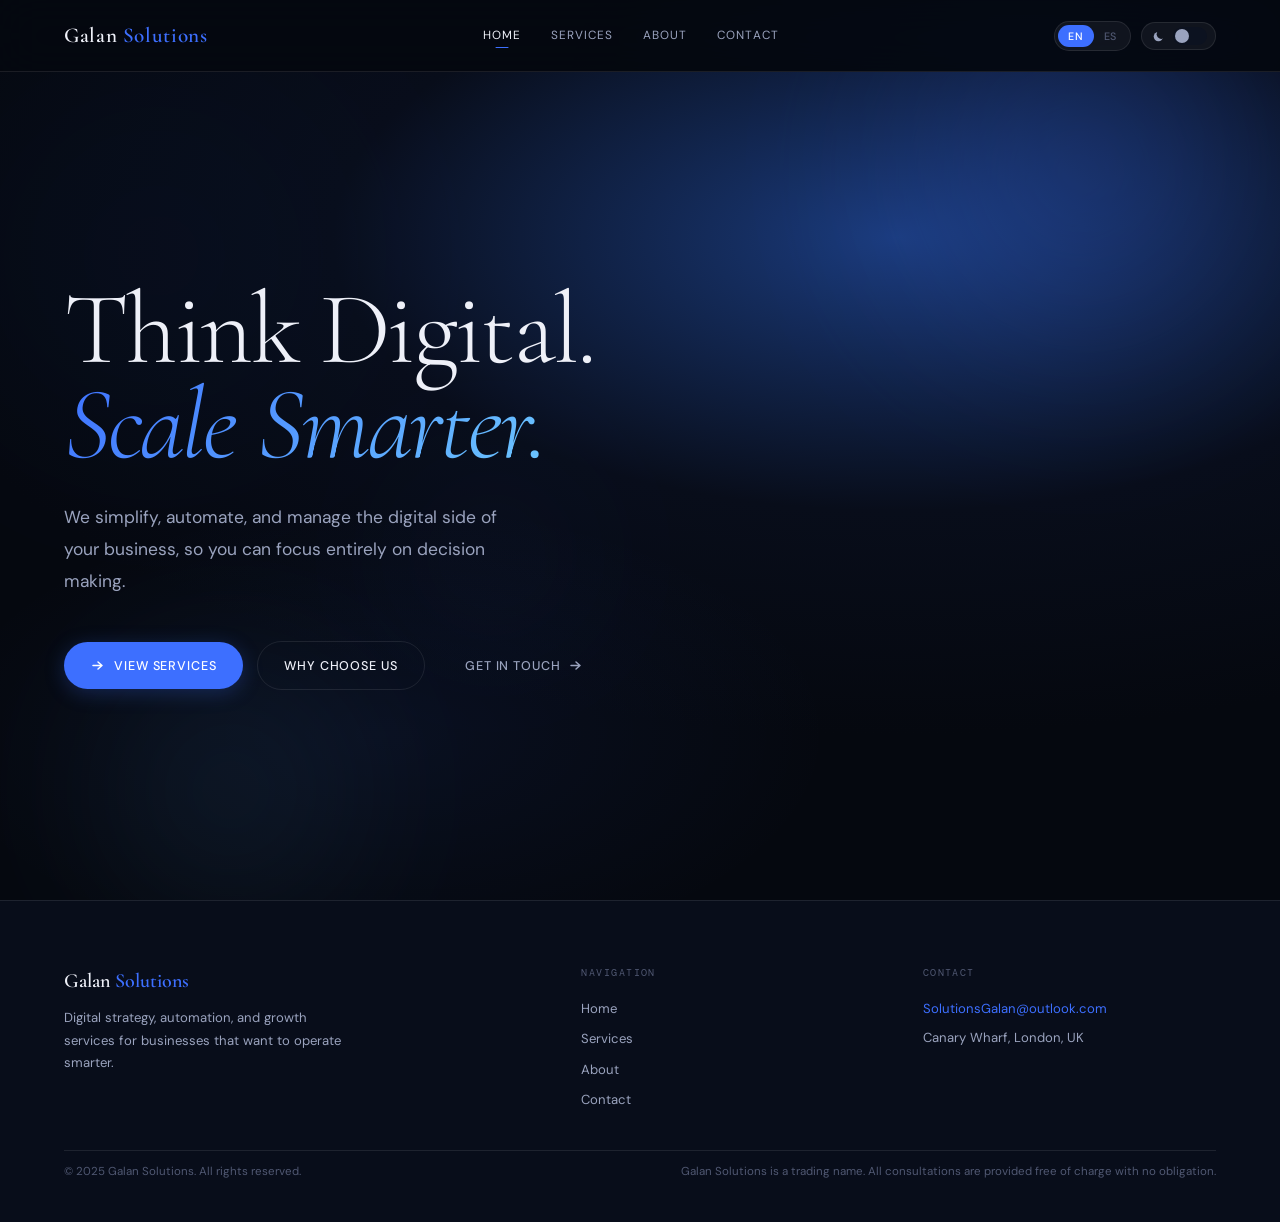
==== commit 43f52745: "Remove logo from nav" ====
--- a/index.html
+++ b/index.html
@@ -15,7 +15,6 @@
 <meta property="og:title" content="Galan Solutions — Think Digital. Scale Smarter."/>
 <meta property="og:description" content="Empowering businesses with smart digital systems that save time, streamline operations, and allow owners to focus on growth."/>
 <meta property="og:type" content="website"/>
-<link rel="icon" type="image/png" href="[data-uri]"/>
 <link rel="preconnect" href="https://fonts.googleapis.com"/>
 <link rel="preconnect" href="https://fonts.gstatic.com" crossorigin/>
 <link href="https://fonts.googleapis.com/css2?family=Cormorant+Garamond:ital,wght@0,300;0,400;0,600;1,300;1,400&family=DM+Sans:opsz,wght@9..40,300;9..40,400;9..40,500&family=DM+Mono:wght@300;400&display=swap" rel="stylesheet"/>
@@ -339,7 +338,7 @@
 
 <!-- NAV -->
 <header class="nav" id="nav" role="banner">
-  <a href="./" class="nav-brand"><img class="nav-logo" src="[data-uri]" alt=""/><span class="nav-brand-text">Galan <b>Solutions</b></span></a>
+  <a href="./" class="nav-brand"><span class="nav-brand-text">Galan <b>Solutions</b></span></a>
   <nav class="nav-links" role="navigation" aria-label="Primary">
     <a href="./"     class="nav-a cur" data-sec="home">Home</a>
     <a href="services.html" class="nav-a"     data-sec="services">Services</a>
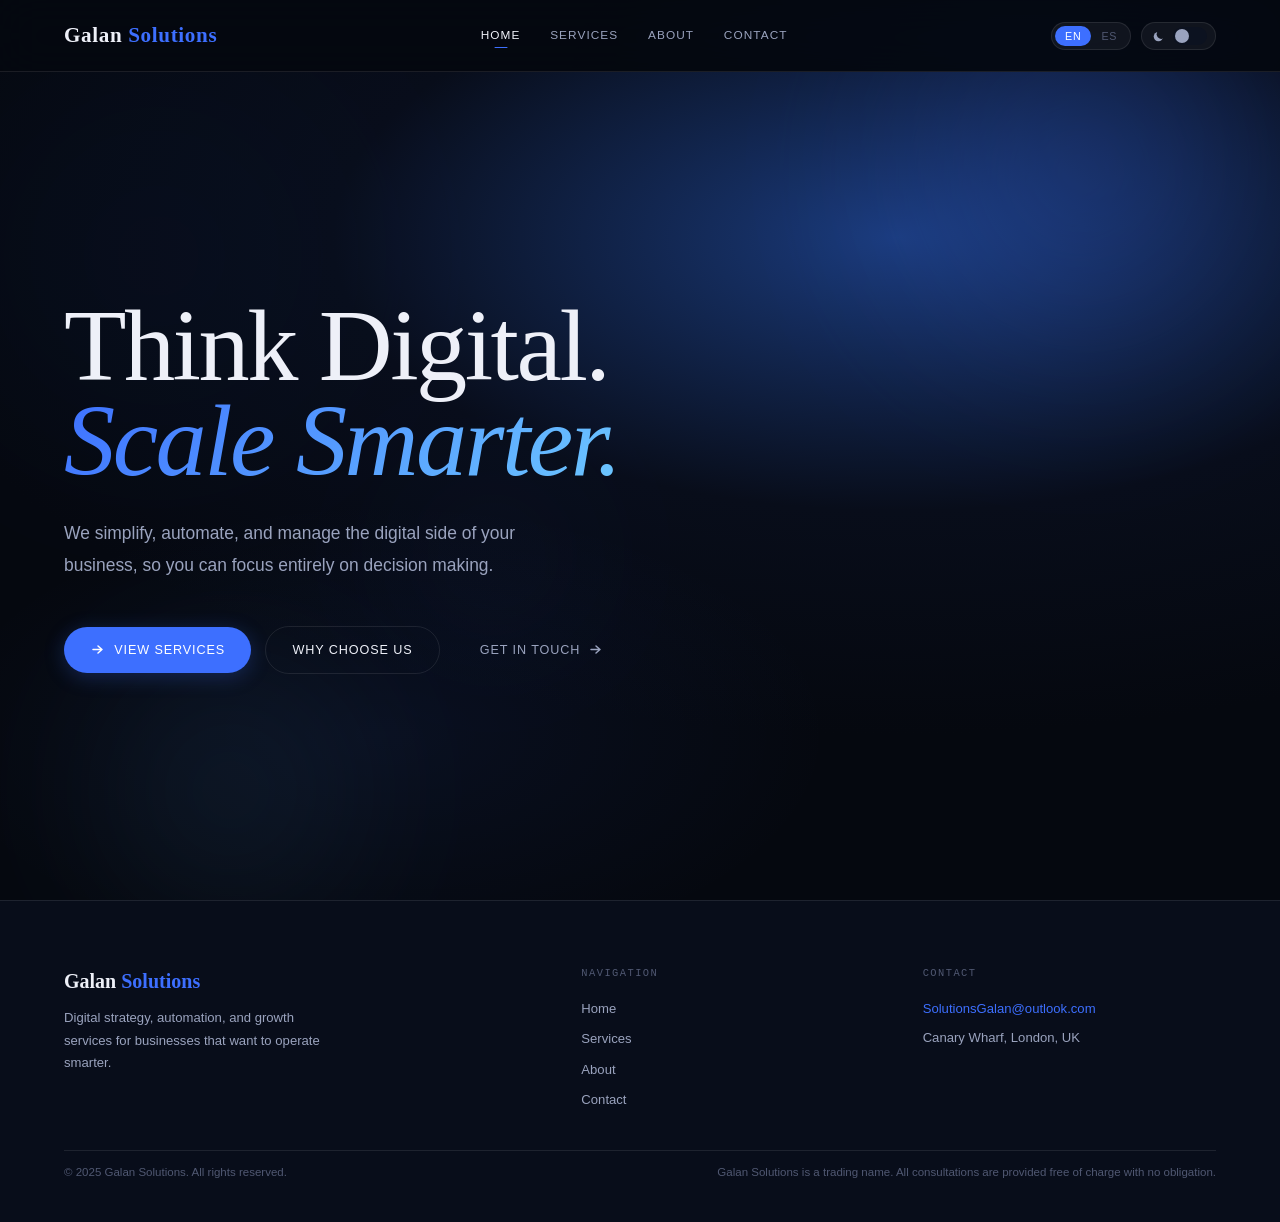
==== commit ce720b35: "Security hardening: strict CSP, external JS/CSS, XSS/clickjacking/form fixes" ====
--- a/index.html
+++ b/index.html
@@ -1,13 +1,18 @@
 <!DOCTYPE html>
 <html lang="en">
-<script>
-(function(){
-  var t=localStorage.getItem('gs_theme')||'dark';
-  document.documentElement.setAttribute('data-theme',t);
-})();
-</script>
 <head>
 <meta charset="UTF-8"/>
+<!--
+  Content-Security-Policy (defence-in-depth). No 'unsafe-inline' and no
+  'unsafe-eval': all JS is same-origin (theme-init.js, app.js) and all CSS is
+  same-origin (styles.css) or Google Fonts. Any injected inline <script>,
+  on*="" handler, or inline style is refused by the browser.
+  Note: frame-ancestors / X-Frame-Options / Permissions-Policy / COOP/COEP/CORP
+  cannot be set on GitHub Pages (ignored in <meta>, no custom headers). See
+  SECURITY.md. Clickjacking is mitigated by the framebusting guard in app.js.
+-->
+<meta http-equiv="Content-Security-Policy" content="default-src 'self'; base-uri 'self'; object-src 'none'; frame-src 'none'; worker-src 'none'; manifest-src 'self'; script-src 'self'; style-src 'self' https://fonts.googleapis.com; font-src https://fonts.gstatic.com; img-src 'self'; connect-src 'self' https://docs.google.com; form-action 'self'; upgrade-insecure-requests; block-all-mixed-content"/>
+<meta name="referrer" content="no-referrer"/>
 <meta name="viewport" content="width=device-width, initial-scale=1.0"/>
 <title>Galan Solutions — Think Digital. Scale Smarter.</title>
 <meta name="description" content="Premium digital agency helping entrepreneurs automate operations, improve marketing, and scale through AI and technology. Based in London."/>
@@ -18,319 +23,8 @@
 <link rel="preconnect" href="https://fonts.googleapis.com"/>
 <link rel="preconnect" href="https://fonts.gstatic.com" crossorigin/>
 <link href="https://fonts.googleapis.com/css2?family=Cormorant+Garamond:ital,wght@0,300;0,400;0,600;1,300;1,400&family=DM+Sans:opsz,wght@9..40,300;9..40,400;9..40,500&family=DM+Mono:wght@300;400&display=swap" rel="stylesheet"/>
-<style>.nav-brand{display:inline-flex;align-items:center;gap:10px;text-decoration:none}.nav-logo{height:28px;width:auto;display:block;border-radius:6px;flex-shrink:0}@view-transition{navigation:auto}::view-transition-old(root){animation:.18s ease both gs-fout}::view-transition-new(root){animation:.26s ease both gs-fin}@keyframes gs-fout{to{opacity:0}}@keyframes gs-fin{from{opacity:0}}
-:root {
-  --bg:#05080f; --bg2:#080d1a; --bg3:#0c1220;
-  --card:rgba(255,255,255,.05); --cardh:rgba(255,255,255,.08);
-  --glass:rgba(5,8,15,.88);
-  --t1:#eef0f8; --t2:#9aa3be; --t3:#505872;
-  --acc:#3d6fff; --acc2:#6dc8ff;
-  --accS:rgba(61,111,255,.15); --accG:rgba(61,111,255,.25);
-  --bdr:rgba(255,255,255,.09); --bdrH:rgba(61,111,255,.4);
-  --sh1:0 2px 12px rgba(0,0,0,.35); --sh2:0 8px 32px rgba(0,0,0,.55); --sh3:0 24px 64px rgba(0,0,0,.65);
-  --r1:8px; --r2:14px; --r3:20px; --r4:28px;
-  --nh:72px;
-  --eOut:cubic-bezier(.16,1,.3,1); --eSpr:cubic-bezier(.34,1.56,.64,1); --eSm:cubic-bezier(.4,0,.2,1);
-  --fD:'Cormorant Garamond',Georgia,serif;
-  --fB:'DM Sans',sans-serif;
-  --fM:'DM Mono',monospace;
-}
-[data-theme="light"]{
-  --bg:#f5f8ff; --bg2:#edf2ff; --bg3:#e4ecff;
-  --card:#ffffff; --cardh:#ffffff;
-  --glass:#edf2ffee;
-  --t1:#06112e; --t2:#354080; --t3:#7080b0;
-  --acc:#1a48e0; --accS:rgba(26,72,224,.08); --accG:rgba(26,72,224,.2);
-  --bdr:rgba(26,72,224,.12); --bdrH:rgba(26,72,224,.35);
-  --sh1:0 2px 8px rgba(26,72,224,.07); --sh2:0 8px 28px rgba(26,72,224,.11); --sh3:0 20px 56px rgba(26,72,224,.15);
-}
-*,*::before,*::after{box-sizing:border-box;margin:0;padding:0}
-html{font-size:16px;scroll-behavior:smooth;-webkit-font-smoothing:antialiased;text-rendering:optimizeLegibility}
-body{font-family:var(--fB);background:var(--bg);color:var(--t1);line-height:1.6;overflow-x:hidden;transition:background .4s var(--eSm),color .4s var(--eSm)}
-
-body::before{
-  content:'';position:fixed;inset:0;z-index:-1;
-  background:
-    radial-gradient(ellipse 60% 50% at 80% 10%, rgba(61,111,255,.12) 0%, transparent 60%),
-    radial-gradient(ellipse 50% 40% at 10% 80%, rgba(61,111,255,.07) 0%, transparent 55%),
-    radial-gradient(ellipse 40% 35% at 50% 50%, rgba(109,200,255,.05) 0%, transparent 60%);
-  animation:bg-shift 12s ease-in-out infinite alternate;
-  pointer-events:none;
-}
-[data-theme="light"] body::before{
-  background:
-    radial-gradient(ellipse 60% 50% at 80% 10%, rgba(26,72,224,.08) 0%, transparent 60%),
-    radial-gradient(ellipse 50% 40% at 10% 80%, rgba(26,72,224,.05) 0%, transparent 55%),
-    radial-gradient(ellipse 40% 35% at 50% 50%, rgba(26,72,224,.04) 0%, transparent 60%);
-}
-@keyframes bg-shift{
-  0%  { opacity:.8; }
-  33% { opacity:1; }
-  66% { opacity:.9; }
-  100%{ opacity:1; }
-}
-a{text-decoration:none;color:inherit}
-button{cursor:pointer;border:none;background:none;font-family:inherit}
-ul{list-style:none}
-::selection{background:var(--accS);color:var(--t1)}
-::-webkit-scrollbar{width:4px}
-::-webkit-scrollbar-track{background:transparent}
-::-webkit-scrollbar-thumb{background:var(--bdr);border-radius:2px}
-::-webkit-scrollbar-thumb:hover{background:var(--acc)}
-
-/* NAV */
-.nav{position:fixed;top:0;left:0;right:0;height:var(--nh);z-index:1000;display:flex;align-items:center;padding:0 clamp(1.25rem,5vw,4rem);background:var(--glass);backdrop-filter:blur(22px) saturate(180%);-webkit-backdrop-filter:blur(22px) saturate(180%);border-bottom:1px solid var(--bdr);transition:background .4s}
-[data-theme="light"] .nav{background:#edf2ffee;backdrop-filter:blur(22px)}
-.nav-brand{font-family:var(--fD);font-size:1.32rem;font-weight:600;letter-spacing:.03em;flex-shrink:0;transition:opacity .2s}
-.nav-brand:hover{opacity:.7}
-.nav-brand b{color:var(--acc);font-weight:600}
-.nav-links{display:flex;align-items:center;gap:.1rem;margin:0 auto}
-.nav-a{font-size:.74rem;font-weight:400;letter-spacing:.09em;text-transform:uppercase;color:var(--t2);padding:.45rem .88rem;border-radius:var(--r1);transition:color .2s;position:relative}
-.nav-a::after{content:'';position:absolute;bottom:4px;left:50%;transform:translateX(-50%) scaleX(0);width:13px;height:1.5px;background:var(--acc);border-radius:1px;transition:transform .25s var(--eOut)}
-.nav-a:hover{color:var(--t1)}
-.nav-a:hover::after,.nav-a.cur::after{transform:translateX(-50%) scaleX(1)}
-.nav-a.cur{color:var(--t1)}
-.nav-r{display:flex;align-items:center;gap:.6rem;flex-shrink:0}
-.lang-sw{display:flex;background:var(--card);border:1px solid var(--bdr);border-radius:100px;padding:3px}
-.lang-sw:hover{border-color:var(--bdrH)}
-.lbtn{font-size:.67rem;font-weight:500;letter-spacing:.07em;text-transform:uppercase;color:var(--t3);padding:4px 10px;border-radius:100px;transition:all .2s var(--eOut)}
-.lbtn.on{background:var(--acc);color:#fff}
-.theme-btn-wrap{display:none;align-items:center;gap:.45rem;background:var(--card);border:1px solid var(--bdr);border-radius:100px;padding:4px 8px 4px 10px;transition:border-color .2s,background .2s;flex-shrink:0}
-.theme-btn-wrap:hover{border-color:var(--bdrH);background:var(--cardh)}
-.nav-r .theme-btn-wrap{display:flex}
-.mob-ctrls .theme-btn-wrap{display:flex}
-.theme-icon{display:flex;align-items:center;color:var(--t2);transition:color .3s}
-.theme-icon .icon-sun{display:none}
-.theme-icon .icon-moon{display:block}
-[data-theme="light"] .theme-icon .icon-sun{display:block}
-[data-theme="light"] .theme-icon .icon-moon{display:none}
-[data-theme="light"] .theme-icon{color:var(--acc)}
-.theme-sw{width:34px;height:18px;background:var(--bg3);border-radius:100px;position:relative;transition:background .3s var(--eOut);flex-shrink:0;display:block;border:none}
-.theme-sw::after{content:'';position:absolute;top:2px;left:2px;width:14px;height:14px;border-radius:50%;background:var(--t2);transition:transform .3s var(--eSpr),background .3s}
-[data-theme="light"] .theme-sw{background:var(--accS)}
-[data-theme="light"] .theme-sw::after{transform:translateX(16px);background:var(--acc)}
-.ham{display:none;flex-direction:column;gap:5px;padding:8px;border-radius:var(--r1)}
-.ham:hover{background:var(--card)}
-.ham span{display:block;width:22px;height:1.5px;background:var(--t1);border-radius:1px;transition:all .3s var(--eOut);transform-origin:center}
-.ham.open span:nth-child(1){transform:translateY(6.5px) rotate(45deg)}
-.ham.open span:nth-child(2){opacity:0;transform:scaleX(0)}
-.ham.open span:nth-child(3){transform:translateY(-6.5px) rotate(-45deg)}
-.mob-nav{position:fixed;top:var(--nh);left:0;right:0;background:var(--glass);backdrop-filter:blur(24px);-webkit-backdrop-filter:blur(24px);border-bottom:1px solid var(--bdr);padding:1.5rem clamp(1.25rem,5vw,4rem);display:flex;flex-direction:column;gap:.2rem;transform:translateY(-110%);opacity:0;transition:transform .4s var(--eOut),opacity .3s;pointer-events:none;z-index:999}
-[data-theme="light"] .mob-nav{background:#edf2ffee}
-.mob-nav.open{transform:translateY(0);opacity:1;pointer-events:all}
-.mob-nav .nav-a{font-size:.93rem;padding:.7rem 1rem;letter-spacing:.04em}
-.mob-ctrls{display:flex;align-items:center;gap:1rem;margin-top:1rem;padding-top:1rem;border-top:1px solid var(--bdr)}
-
-/* LAYOUT */
-.wrap{padding-top:var(--nh)}
-.sec{padding:clamp(4.5rem,9vw,8rem) clamp(1.25rem,5vw,4rem)}
-.cnt{max-width:1180px;margin:0 auto;width:100%}
-.lbl{font-family:var(--fM);font-size:.67rem;letter-spacing:.18em;text-transform:uppercase;color:var(--acc);margin-bottom:1.1rem;display:flex;align-items:center;gap:.7rem}
-.lbl::before{content:'';display:inline-block;width:20px;height:1px;background:var(--acc)}
-.h2{font-family:var(--fD);font-size:clamp(2.2rem,4.5vw,3.8rem);font-weight:300;line-height:1.07;letter-spacing:-.01em;color:var(--t1);margin-bottom:1.3rem}
-.h2 em{font-style:italic;color:var(--acc)}
-.sub{font-size:1rem;color:var(--t2);max-width:520px;line-height:1.82}
-.sec-div{height:1px;background:var(--bdr);margin:2rem 0}
-
-/* BUTTONS */
-.btn{display:inline-flex;align-items:center;gap:.55rem;padding:.82rem 1.65rem;border-radius:100px;font-family:var(--fB);font-size:.79rem;font-weight:500;letter-spacing:.07em;text-transform:uppercase;transition:all .25s var(--eOut);white-space:nowrap}
-.btn:active{transform:scale(.98)}
-.btn-p{background:var(--acc);color:#fff;box-shadow:0 4px 20px var(--accG)}
-.btn-p:hover{box-shadow:0 8px 32px var(--accG),0 0 0 1px rgba(61,111,255,.45);transform:translateY(-1px)}
-.btn-o{background:transparent;color:var(--t1);border:1px solid var(--bdr)}
-.btn-o:hover{border-color:var(--bdrH);background:var(--accS);color:var(--acc)}
-.btn-g{background:transparent;color:var(--t2)}
-.btn-g:hover{color:var(--t1)}
-
-/* CARDS */
-.card{background:var(--card);border:1px solid var(--bdr);border-radius:var(--r3);padding:2rem;transition:all .3s var(--eOut);position:relative;overflow:hidden}
-.card::before{content:'';position:absolute;inset:0;border-radius:var(--r3);background:radial-gradient(500px circle at var(--mx,50%) var(--my,50%),var(--accS),transparent 40%);opacity:0;transition:opacity .4s}
-.card:hover{background:var(--cardh);border-color:var(--bdrH);transform:translateY(-2px);box-shadow:var(--sh2)}
-.card:hover::before{opacity:1}
-[data-theme="light"] .card{background:#fff;border-color:rgba(26,72,224,.15)}
-[data-theme="light"] .card:hover{background:#fff;box-shadow:var(--sh2)}
-
-/* REVEAL */
-.rv{opacity:0;transform:translateY(22px);transition:opacity .7s var(--eOut),transform .7s var(--eOut)}
-.rv.in{opacity:1;transform:translateY(0)}
-.d1{transition-delay:.1s}.d2{transition-delay:.2s}.d3{transition-delay:.3s}.d4{transition-delay:.4s}.d5{transition-delay:.5s}
-
-/* OVERLAY */
-.overlay{position:fixed;inset:0;background:var(--bg);z-index:9998;pointer-events:none;opacity:1;transition:opacity .5s var(--eSm)}
-.overlay.gone{opacity:0}
-
-/* HERO */
-.hero{min-height:calc(100vh - var(--nh));display:flex;align-items:center;padding:clamp(3.5rem,8vw,7rem) clamp(1.25rem,5vw,4rem);position:relative;overflow:hidden;background:radial-gradient(ellipse 80% 60% at 70% 20%, #1a3a7a 0%, #080d1a 55%, #05080f 100%)}
-[data-theme="light"] .hero{background:linear-gradient(135deg,#edf2ff 0%,#f5f8ff 60%,#e8f0ff 100%)}
-.hero-bg{position:absolute;inset:0;pointer-events:none;z-index:0}
-.orb{position:absolute;border-radius:50%;filter:blur(80px);opacity:.22;animation:drift 14s ease-in-out infinite}
-.o1{width:540px;height:540px;background:radial-gradient(circle,#3d6fff,transparent 70%);top:-170px;right:-70px}
-.o2{width:360px;height:360px;background:radial-gradient(circle,#6dc8ff,transparent 70%);bottom:-70px;left:4%;animation-delay:-5s;opacity:.1}
-.o3{width:270px;height:270px;background:radial-gradient(circle,#3d6fff,transparent 70%);top:42%;left:28%;animation-delay:-9s;opacity:.07}
-.o4{width:700px;height:700px;background:radial-gradient(circle,#1e4daa,transparent 65%);top:-20%;left:-15%;animation-delay:-3s;opacity:.06;animation-duration:20s}
-@keyframes drift{0%,100%{transform:translate(0,0) scale(1)}33%{transform:translate(17px,-24px) scale(1.04)}66%{transform:translate(-11px,17px) scale(.97)}}
-.hero::after{content:'';position:absolute;inset:0;background:radial-gradient(ellipse 50% 40% at 30% 80%,rgba(61,111,255,.07),transparent 70%);animation:breathe 8s ease-in-out infinite;pointer-events:none;z-index:0}
-@keyframes breathe{0%,100%{opacity:.6;transform:scale(1)}50%{opacity:1;transform:scale(1.08)}}
-.hero-in{max-width:1180px;margin:0 auto;width:100%;position:relative;z-index:1}
-.hero-eye{display:inline-flex;align-items:center;gap:.7rem;font-family:var(--fM);font-size:.69rem;letter-spacing:.18em;text-transform:uppercase;color:var(--acc);margin-bottom:1.8rem;opacity:0;transform:translateY(13px);animation:fup .8s var(--eOut) .2s forwards}
-.hero-eye::before{content:'';display:block;width:26px;height:1px;background:var(--acc)}
-.hero-h{font-family:var(--fD);font-size:clamp(3rem,8vw,7rem);font-weight:300;line-height:.93;letter-spacing:-.025em;color:var(--t1);margin-bottom:1.85rem;opacity:0;transform:translateY(22px);animation:fup .9s var(--eOut) .35s forwards}
-.hero-h em{font-style:italic;background:linear-gradient(135deg,var(--acc),var(--acc2));-webkit-background-clip:text;-webkit-text-fill-color:transparent;background-clip:text}
-.hero-p{font-size:clamp(.94rem,1.8vw,1.09rem);color:var(--t2);max-width:455px;line-height:1.82;margin-bottom:2.75rem;opacity:0;transform:translateY(17px);animation:fup .9s var(--eOut) .5s forwards}
-.hero-btns{display:flex;align-items:center;flex-wrap:wrap;gap:.85rem;opacity:0;transform:translateY(13px);animation:fup .8s var(--eOut) .65s forwards}
-.scroll-hint{position:absolute;bottom:2.5rem;left:50%;transform:translateX(-50%);display:flex;flex-direction:column;align-items:center;gap:.45rem;opacity:0;animation:fup .8s var(--eOut) 1.1s forwards;z-index:1}
-.scroll-lbl{font-family:var(--fM);font-size:.61rem;letter-spacing:.15em;text-transform:uppercase;color:var(--t3)}
-.scroll-line{width:1px;height:36px;background:linear-gradient(to bottom,var(--acc),transparent);animation:pulse 2s ease-in-out infinite}
-@keyframes pulse{0%,100%{opacity:.4}50%{opacity:1}}
-@keyframes fup{to{opacity:1;transform:translateY(0)}}
-
-/* TRUST STRIP */
-.trust-strip{background:var(--bg2);border-top:1px solid var(--bdr);border-bottom:1px solid var(--bdr);padding:1.6rem clamp(1.25rem,5vw,4rem)}
-[data-theme="light"] .trust-strip{background:#edf2ff}
-.trust-in{max-width:1180px;margin:0 auto;display:flex;align-items:center;justify-content:center;gap:0;flex-wrap:wrap}
-.trust-item{display:flex;align-items:center;gap:.65rem;font-size:.82rem;color:var(--t2);padding:.5rem 2.5rem;letter-spacing:.01em;line-height:1.4}
-.trust-item svg{color:var(--acc);flex-shrink:0}
-.trust-sep{width:1px;height:24px;background:var(--bdr);flex-shrink:0}
-@media(max-width:680px){
-  .trust-sep{display:none}
-  .trust-item{padding:.4rem 1rem;font-size:.78rem}
-}
-
-/* SERVICES */
-.svc-grid{display:grid;grid-template-columns:repeat(3,1fr);gap:1.15rem;margin-top:3rem;align-items:start}
-.svc-card{cursor:pointer;user-select:none;align-self:start}
-.svc-card.open{background:var(--cardh);border-color:var(--bdrH);box-shadow:var(--sh2)}
-.svc-ico{width:42px;height:42px;background:var(--accS);border-radius:12px;display:flex;align-items:center;justify-content:center;color:var(--acc);margin-bottom:1.1rem;transition:background .2s,transform .2s}
-.svc-card:hover .svc-ico,.svc-card.open .svc-ico{background:var(--acc);color:#fff;transform:scale(1.04)}
-.svc-name{font-size:.9rem;font-weight:500;color:var(--t1);margin-bottom:.38rem}
-.svc-short{font-size:.78rem;color:var(--t2);line-height:1.6}
-.svc-exp{max-height:0;overflow:hidden;transition:max-height .45s var(--eOut),opacity .35s,margin .35s;opacity:0;margin-top:0}
-.svc-card.open .svc-exp{max-height:240px;opacity:1;margin-top:.82rem}
-.svc-detail{font-size:.78rem;color:var(--t2);line-height:1.72;padding-top:.82rem;border-top:1px solid var(--bdr)}
-.svc-tag{display:inline-block;margin-top:.65rem;font-family:var(--fM);font-size:.63rem;letter-spacing:.1em;text-transform:uppercase;color:var(--acc);background:var(--accS);padding:.28rem .7rem;border-radius:100px}
-.svc-hint{text-align:center;font-size:.74rem;color:var(--t3);margin-top:1.6rem;letter-spacing:.04em}
-
-/* WHY CARDS — collapsed state */
-.why-grid .svc-card{text-align:center;padding:2.2rem 1.8rem}
-.why-grid .svc-name{font-family:var(--fD);font-size:1.35rem;font-weight:300;letter-spacing:-.01em;color:var(--t1);margin-bottom:.6rem;line-height:1.2}
-.why-grid .svc-short{font-size:.8rem;color:var(--t3);line-height:1.65;max-width:220px;margin:0 auto}
-.why-grid .svc-card::after{content:'';display:block;width:28px;height:1px;background:var(--bdr);margin:.85rem auto 0;transition:opacity .3s,width .3s var(--eOut)}
-.why-grid .svc-card.open::after{opacity:0;width:0}
-.why-grid .svc-exp{text-align:left}
-.why-grid .svc-card.open .svc-name{color:var(--acc)}
-
-/* ABOUT */
-.intro-g{display:grid;grid-template-columns:1fr 1fr;gap:5rem;align-items:center}
-.float-cards{position:relative;height:340px}
-.fc{position:absolute;background:var(--card);border:1px solid var(--bdr);border-radius:var(--r2);padding:1.35rem;transition:transform .35s var(--eOut)}
-.fc:nth-child(1){top:0;left:0;width:255px;box-shadow:var(--sh2)}
-.fc:nth-child(2){top:70px;right:0;width:238px;box-shadow:var(--sh3)}
-.fc:nth-child(3){bottom:8px;left:28px;width:228px;box-shadow:var(--sh1)}
-.float-cards:hover .fc:nth-child(1){transform:translate(-5px,-5px)}
-.float-cards:hover .fc:nth-child(2){transform:translate(5px,5px)}
-.float-cards:hover .fc:nth-child(3){transform:translate(-3px,7px)}
-.fc-ico{width:32px;height:32px;background:var(--accS);border-radius:var(--r1);display:flex;align-items:center;justify-content:center;color:var(--acc);font-size:.9rem;margin-bottom:.65rem}
-.fc-t{font-size:.8rem;font-weight:500;color:var(--t1);margin-bottom:.22rem}
-.fc-d{font-size:.7rem;color:var(--t3);line-height:1.55}
-.fc-n{font-family:var(--fD);font-size:1.45rem;font-weight:300;color:var(--acc);margin-top:.38rem}
-.why-g{display:grid;grid-template-columns:repeat(2,1fr);gap:1.15rem;margin-top:2.5rem}
-.why-card{display:flex;gap:1rem;align-items:flex-start}
-.why-ico{width:36px;height:36px;background:var(--accS);border-radius:var(--r1);display:flex;align-items:center;justify-content:center;color:var(--acc);flex-shrink:0;transition:background .2s}
-.why-card:hover .why-ico{background:var(--acc);color:#fff}
-.why-grid{grid-template-columns:repeat(2,1fr)}
-@media(max-width:680px){.why-grid{grid-template-columns:1fr}}
-
-/* CONTACT */
-.contact-g{display:grid;grid-template-columns:1fr 1.4fr;gap:5rem;align-items:start}
-.c-item{display:flex;gap:.9rem;align-items:flex-start;margin-bottom:1.5rem}
-.c-ico{width:38px;height:38px;background:var(--accS);border-radius:var(--r1);display:flex;align-items:center;justify-content:center;color:var(--acc);flex-shrink:0}
-.c-lt{font-size:.72rem;font-family:var(--fM);letter-spacing:.1em;text-transform:uppercase;color:var(--t3);margin-bottom:.2rem}
-.c-lv{font-size:.88rem;color:var(--t1)}
-.c-lv a{color:var(--acc);transition:opacity .2s}
-.c-lv a:hover{opacity:.75}
-.free-tag{display:inline-flex;align-items:center;gap:.48rem;padding:.45rem 1rem;border-radius:100px;font-size:.73rem;font-weight:500;background:var(--accS);color:var(--acc);border:1px solid rgba(61,111,255,.2);margin-bottom:2rem}
-.form{display:flex;flex-direction:column;gap:1.1rem}
-.field{position:relative}
-.field input,.field textarea{width:100%;background:var(--card);border:1px solid var(--bdr);border-radius:var(--r2);padding:1.35rem 1.2rem .7rem;font-family:var(--fB);font-size:.86rem;color:var(--t1);outline:none;transition:border-color .25s,background .25s,box-shadow .25s;resize:none;line-height:1.5}
-[data-theme="light"] .field input,[data-theme="light"] .field textarea{background:#fff;color:#06112e}
-.field textarea{min-height:120px;padding-top:1.5rem}
-.field input::placeholder,.field textarea::placeholder{color:transparent}
-.field input:focus,.field textarea:focus{border-color:var(--acc);background:var(--cardh);box-shadow:0 0 0 3px var(--accS)}
-.field label{position:absolute;top:1.05rem;left:1.2rem;font-size:.78rem;color:var(--t3);pointer-events:none;transition:all .2s var(--eOut);transform-origin:left;white-space:nowrap}
-.field input:focus~label,.field input:not(:placeholder-shown)~label,
-.field textarea:focus~label,.field textarea:not(:placeholder-shown)~label{transform:translateY(-1.45rem) scale(.78);color:var(--acc);background:var(--bg);padding:0 .28rem;left:1rem}
-[data-theme="light"] .field input:focus~label,[data-theme="light"] .field input:not(:placeholder-shown)~label,
-[data-theme="light"] .field textarea:focus~label,[data-theme="light"] .field textarea:not(:placeholder-shown)~label{background:var(--bg)}
-.sub-btn{width:100%;padding:.95rem;border-radius:var(--r2);background:var(--acc);color:#fff;font-family:var(--fB);font-size:.86rem;font-weight:500;letter-spacing:.07em;text-transform:uppercase;cursor:pointer;transition:all .25s var(--eOut);box-shadow:0 4px 20px var(--accG)}
-.sub-btn:hover{transform:translateY(-1px);box-shadow:0 8px 32px var(--accG)}
-.sub-btn:active{transform:scale(.99)}
-.form-ok{display:none;text-align:center;padding:2.8rem 2rem;border:1px solid var(--bdrH);border-radius:var(--r3);background:var(--accS)}
-.form-ok.show{display:block}
-.form-ok-ico{font-size:2.4rem;margin-bottom:.9rem}
-.form-ok-t{font-family:var(--fD);font-size:1.55rem;font-weight:300;color:var(--t1);margin-bottom:.45rem}
-.form-ok-d{font-size:.86rem;color:var(--t2)}
-
-/* FOOTER */
-footer{padding:4rem clamp(1.25rem,5vw,4rem) 2.5rem;border-top:1px solid var(--bdr);background:var(--bg2)}
-[data-theme="light"] footer{background:#edf2ff}
-.ft-in{max-width:1180px;margin:0 auto;display:grid;grid-template-columns:1.6fr 1fr 1fr;gap:3rem;align-items:start}
-.ft-brand{font-family:var(--fD);font-size:1.25rem;font-weight:600;margin-bottom:.65rem}
-.ft-brand b{color:var(--acc);font-weight:600}
-.ft-tag{font-size:.82rem;color:var(--t2);max-width:280px;line-height:1.7;margin-top:.5rem}
-.ft-col-title{font-family:var(--fM);font-size:.65rem;letter-spacing:.14em;text-transform:uppercase;color:var(--t3);margin-bottom:1rem}
-.ft-links{display:flex;flex-direction:column;gap:.6rem}
-.ft-lnk{font-size:.82rem;color:var(--t2);transition:color .2s}
-.ft-lnk:hover{color:var(--t1)}
-.ft-contact-item{font-size:.82rem;color:var(--t2);line-height:1.7}
-.ft-contact-item a{color:var(--acc);transition:opacity .2s}
-.ft-contact-item a:hover{opacity:.75}
-.ft-divider{max-width:1180px;margin:2.5rem auto 0;border:none;border-top:1px solid var(--bdr)}
-.ft-bot{max-width:1180px;margin:.75rem auto 0;display:flex;justify-content:space-between;font-size:.72rem;color:var(--t3);flex-wrap:wrap;gap:.75rem;align-items:center}
-.ft-disclaimer{font-size:.72rem;color:var(--t3)}
-
-/* LIGHT MODE OVERRIDES */
-[data-theme="light"] body{background:#f5f8ff}
-[data-theme="light"] .wrap{background:#f5f8ff}
-[data-theme="light"] #services{background:#f5f8ff}
-[data-theme="light"] #contact{background:#f5f8ff}
-[data-theme="light"] .lang-sw{background:#fff;border-color:rgba(26,72,224,.18)}
-[data-theme="light"] .theme-btn-wrap{background:#fff;border-color:rgba(26,72,224,.18)}
-[data-theme="light"] .theme-sw{background:#e4ecff}
-[data-theme="light"] .ham span{background:var(--t1)}
-[data-theme="light"] .card{background:#fff;border-color:rgba(26,72,224,.15)}
-[data-theme="light"] .card:hover{background:#fafcff;box-shadow:var(--sh2)}
-[data-theme="light"] .svc-card.open{background:#fafcff;border-color:var(--bdrH)}
-[data-theme="light"] .fc{background:#fff;border-color:rgba(26,72,224,.15)}
-[data-theme="light"] .form-ok{background:#eef4ff;border-color:var(--bdrH)}
-[data-theme="light"] .free-tag{background:#eef4ff;border-color:rgba(26,72,224,.2)}
-[data-theme="light"] .svc-tag{background:#eef4ff}
-[data-theme="light"] .trust-item svg{color:var(--acc)}
-[data-theme="light"] .orb{opacity:.06}
-.anchor{scroll-margin-top:calc(var(--nh) + 12px)}
-.about-sec{background:var(--bg2)}
-[data-theme="light"] .about-sec{background:#edf2ff}
-
-/* RESPONSIVE */
-@media(max-width:900px){
-  .intro-g{grid-template-columns:1fr;gap:2.5rem}
-  .float-cards{display:none}
-  .svc-grid{grid-template-columns:repeat(2,1fr)}
-  .why-g{grid-template-columns:1fr}
-  .contact-g{grid-template-columns:1fr;gap:3rem}
-  .ft-in{grid-template-columns:1fr 1fr;gap:2rem}
-}
-@media(max-width:680px){
-  .nav-links,.nav-r .lang-sw,.nav-r .theme-btn-wrap{display:none}
-  .ham{display:flex}
-  .svc-grid{grid-template-columns:1fr}
-  .hero-h{font-size:clamp(2.6rem,11vw,3.8rem)}
-  .ft-in{grid-template-columns:1fr}
-  .ft-bot{flex-direction:column;align-items:flex-start}
-}
-@media(max-width:380px){
-  :root{--nh:62px}
-}
-</style>
+<link rel="stylesheet" href="styles.css"/>
+<script src="theme-init.js"></script>
 </head>
 <body>
 
@@ -340,15 +34,15 @@
 <header class="nav" id="nav" role="banner">
   <a href="./" class="nav-brand"><span class="nav-brand-text">Galan <b>Solutions</b></span></a>
   <nav class="nav-links" role="navigation" aria-label="Primary">
-    <a href="./"     class="nav-a cur" data-sec="home">Home</a>
-    <a href="services.html" class="nav-a"     data-sec="services">Services</a>
-    <a href="about.html"    class="nav-a"     data-sec="about">About</a>
-    <a href="contact.html"  class="nav-a"     data-sec="contact">Contact</a>
+    <a href="./" class="nav-a cur" data-sec="home">Home</a>
+    <a href="services.html" class="nav-a" data-sec="services">Services</a>
+    <a href="about.html" class="nav-a" data-sec="about">About</a>
+    <a href="contact.html" class="nav-a" data-sec="contact">Contact</a>
   </nav>
   <div class="nav-r">
     <div class="lang-sw" role="group" aria-label="Language">
       <button class="lbtn on" data-lang="en" aria-label="English">EN</button>
-      <button class="lbtn"    data-lang="es" aria-label="Español">ES</button>
+      <button class="lbtn" data-lang="es" aria-label="Español">ES</button>
     </div>
     <button class="theme-btn-wrap" id="theme-btn" aria-label="Toggle theme">
       <span class="theme-icon" aria-hidden="true">
@@ -364,14 +58,14 @@
 </header>
 
 <div class="mob-nav" id="mob-nav">
-  <a href="./"     class="nav-a cur" data-sec="home">Home</a>
+  <a href="./" class="nav-a cur" data-sec="home">Home</a>
   <a href="services.html" class="nav-a" data-sec="services">Services</a>
-  <a href="about.html"    class="nav-a" data-sec="about">About</a>
-  <a href="contact.html"  class="nav-a" data-sec="contact">Contact</a>
+  <a href="about.html" class="nav-a" data-sec="about">About</a>
+  <a href="contact.html" class="nav-a" data-sec="contact">Contact</a>
   <div class="mob-ctrls">
     <div class="lang-sw">
       <button class="lbtn on" data-lang="en">EN</button>
-      <button class="lbtn"    data-lang="es">ES</button>
+      <button class="lbtn" data-lang="es">ES</button>
     </div>
     <button class="theme-btn-wrap" id="theme-btn-m" aria-label="Toggle theme">
       <span class="theme-icon" aria-hidden="true">
@@ -404,9 +98,6 @@
     </div>
   </div>
 </section>
-
-<!-- SERVICES -->
-
 </main>
 
 <!-- FOOTER -->
@@ -419,16 +110,16 @@
     <div>
       <div class="ft-col-title" id="ft-nav-title">Navigation</div>
       <nav class="ft-links" aria-label="Footer navigation">
-        <a href="./"     class="ft-lnk" id="ft1">Home</a>
+        <a href="./" class="ft-lnk" id="ft1">Home</a>
         <a href="services.html" class="ft-lnk" id="ft2">Services</a>
-        <a href="about.html"    class="ft-lnk" id="ft3">About</a>
-        <a href="contact.html"  class="ft-lnk" id="ft4">Contact</a>
+        <a href="about.html" class="ft-lnk" id="ft3">About</a>
+        <a href="contact.html" class="ft-lnk" id="ft4">Contact</a>
       </nav>
     </div>
     <div>
       <div class="ft-col-title" id="ft-contact-title">Contact</div>
       <div class="ft-contact-item"><a href="mailto:SolutionsGalan@outlook.com">SolutionsGalan@outlook.com</a></div>
-      <div class="ft-contact-item" style="margin-top:.45rem" id="ft-loc">Canary Wharf, London, UK</div>
+      <div class="ft-contact-item mt-045" id="ft-loc">Canary Wharf, London, UK</div>
     </div>
   </div>
   <hr class="ft-divider"/>
@@ -438,250 +129,6 @@
   </div>
 </footer>
 
-<script>
-(function(){
-'use strict';
-const T={
-en:{
-  nav:['Home','Services','About','Contact'],
-  eye:'Premium Digital Agency — London',
-  h1:'Think Digital.', h2:'Scale Smarter.',
-  hp:'We simplify, automate, and manage the digital side of your business, so you can focus entirely on decision making.',
-  hb1:'View Services', hb2:'Why Choose Us', hb3:'Get in Touch', scroll:'Scroll',
-  tr1:'Strategy, automation, and growth — under one roof',
-  tr2:'You work directly with the people doing the work',
-  tr3:'Every consultation is free, with no obligation',
-  svclbl:'What We Do', svcH:'Six ways we <em>grow your business.</em>',
-  svcp:'Every service is built to save time, reduce friction, and deliver measurable results.',
-  svcHint:'Click any card to learn more',
-  s:[
-    ['Process Automation','Replace manual tasks with intelligent, time-saving workflows.',
-     'We identify your most repetitive processes and automate them from start to finish. CRM updates, email sequences, document handling and reporting are all handled by software, freeing your team to focus on what actually matters.','AI · Automation · Efficiency'],
-    ['Marketing Strategy','Data-led campaigns built to convert and scale revenue.',
-     'We design and manage full-funnel marketing strategies grounded in data. Audience research, paid media, email marketing and conversion optimisation are all tied to clear KPIs and monthly reporting, so you always know what is working.','Paid Media · Funnels · Growth'],
-    ['Web Design','Fast, modern websites that turn visitors into customers.',
-     'We build websites from strategy through to launch, covering UX, visual design and development. Every site is mobile-first, SEO-optimised and performance-tuned, whether it is a landing page or a full platform.','UX · Development · SEO'],
-    ['Social Media','Consistent content that builds your audience and brand authority.',
-     'We manage your social presence from start to finish, covering content calendars, creative production, scheduling and community management across Instagram, LinkedIn, TikTok and X. You stay visible without the overhead.','Content · Brand · Community'],
-    ['Market Research','Clear intelligence to sharpen your positioning and strategy.',
-     'We deliver structured competitor and market analysis, identifying gaps, trends and positioning opportunities. Outputs include written reports, pricing benchmarks and customer persona profiles, designed to inform real decisions.','Intelligence · Research · Strategy'],
-    ['Business Analytics','Dashboards and reporting that make your numbers actionable.',
-     'We build custom analytics frameworks and live dashboards connected to your existing tools. Revenue, CAC, churn and conversion rates are surfaced clearly so you can act quickly, with no spreadsheet archaeology required.','Dashboards · KPIs · Reporting'],
-  ],
-  ablbl:'Who We Are', abH:'A focused team. A <em>clear purpose.</em>',
-  abp:'Galan Solutions is a small, specialist digital agency based in Canary Wharf, London. We work directly with business owners and operators to design, build, and manage the digital infrastructure that keeps their businesses running efficiently.',
-  abp2:"We keep our team small by design. Every client works with the people making the decisions, not account managers. That means faster execution, cleaner communication, and outcomes that actually reflect your goals.",
-  fc1t:'London, UK', fc1d:'Based in Canary Wharf, working with clients across the UK and internationally',
-  fc2t:'Hands-On Delivery', fc2d:'Strategy and execution handled by the same team, start to finish',
-  fc3t:'Multi-Sector Experience', fc3d:'Exposure across retail, finance, tech, services, and B2B',
-  whylbl:'Why Choose Us', whyH:'Built different. <em>Delivered better.</em>',
-  whyHint:'Click any card to learn more',
-  w:[
-    ['Small Team, Direct Access','No layers between you and the people doing the work.','You work with the people doing the work. No layers, no handoffs, no miscommunication between what was agreed and what gets built. Every decision is made by the same people executing it.'],
-    ['End-to-End Ownership','One point of contact. Complete accountability at every stage.','We take full responsibility for strategy, execution, and results. One point of contact, complete accountability, clear deliverables at every stage. You always know where things stand and what comes next.'],
-    ['Technology Built In','AI and automation are part of every solution, not bolt-ons.','AI, automation, and smart systems are part of how we work, not extras we add on request. Every solution is designed to scale without proportional cost increases, so growth does not mean hiring more people to manage more tools.'],
-    ['Free Consultation','We assess your situation before asking for any commitment.','Every engagement starts with a no-cost consultation. We assess your situation, outline what we can do, and only move forward if there is a genuine fit. No pressure, no obligation, just clarity on whether we are the right team for you.'],
-  ],
-  ctlbl:'Get in Touch', ctH:"Let's build something <em>great.</em>",
-  ctp:"Tell us about your business and what you're looking to achieve. We'll come back with a clear view of how we can help.",
-  free:'Consultations are free', el:'Email', ll:'Location', loc:'Canary Wharf, London, UK',
-  fln:'Your Name', fle:'Email Address', flc:'Company', flm:'Tell us about your project',
-  sub:'Send Message', fokt:'Message sent!', fokd:"We'll be in touch within 24 hours.",
-  fttag:'Digital strategy, automation, and growth services for businesses that want to operate smarter.',
-  ftcopy:'© 2025 Galan Solutions. All rights reserved.',
-  ftdisclaimer:'Galan Solutions is a trading name. All consultations are provided free of charge with no obligation.',
-  ftnav:['Home','Services','About','Contact'],
-  ftNavTitle:'Navigation', ftContactTitle:'Contact', ftloc:'Canary Wharf, London, UK',
-},
-es:{
-  nav:['Inicio','Servicios','Nosotros','Contacto'],
-  eye:'Agencia Digital Premium — Londres',
-  h1:'Piensa Digital.', h2:'Crece con Inteligencia.',
-  hp:'Simplificamos, automatizamos y gestionamos el lado digital de tu negocio — para que puedas centrarte en la toma de decisiones.',
-  hb1:'Ver Servicios', hb2:'¿Por qué elegirnos?', hb3:'Contáctanos', scroll:'Scroll',
-  tr1:'Estrategia, automatización y crecimiento — bajo un mismo techo',
-  tr2:'Trabajas directamente con las personas que hacen el trabajo',
-  tr3:'Cada consulta es gratuita y sin compromiso',
-  svclbl:'Qué Hacemos', svcH:'Seis formas de <em>hacer crecer tu negocio.</em>',
-  svcp:'Cada servicio está diseñado para ahorrar tiempo, reducir fricciones y generar resultados medibles.',
-  svcHint:'Haz clic en una tarjeta para saber más',
-  s:[
-    ['Automatización de Procesos','Sustituye tareas manuales por flujos de trabajo inteligentes.',
-     'Identificamos tus procesos más repetitivos y los automatizamos de principio a fin. Desde actualizaciones de CRM y secuencias de email hasta gestión documental e informes, tu equipo deja de hacer lo que el software puede manejar.','IA · Automatización · Eficiencia'],
-    ['Estrategia de Marketing','Campañas basadas en datos para convertir y escalar ingresos.',
-     'Diseñamos y gestionamos estrategias de marketing de embudo completo basadas en datos. Investigación de audiencias, medios de pago, email marketing y optimización de conversiones — todo vinculado a KPIs claros y reporting mensual.','Medios Pagados · Embudos · Crecimiento'],
-    ['Diseño Web','Webs rápidas y modernas que convierten visitas en clientes.',
-     'Construimos webs desde la estrategia hasta el lanzamiento, cubriendo UX, diseño visual y desarrollo. Cada sitio es mobile-first, optimizado para SEO y de alto rendimiento.','UX · Desarrollo · SEO'],
-    ['Redes Sociales','Contenido consistente que hace crecer tu audiencia y autoridad de marca.',
-     'Gestionamos tu presencia en redes de principio a fin — calendarios de contenido, producción creativa, programación y gestión de comunidades. Activos en Instagram, LinkedIn, TikTok y X.','Contenido · Marca · Comunidad'],
-    ['Investigación de Mercado','Inteligencia clara para afinar tu posicionamiento y estrategia.',
-     'Entregamos análisis estructurados de mercado y competencia — identificando brechas, tendencias y oportunidades. Los resultados incluyen informes escritos, benchmarks de precios y perfiles de cliente.','Inteligencia · Investigación · Estrategia'],
-    ['Análisis de Negocio','Dashboards e informes que hacen tus números accionables.',
-     'Construimos marcos de analítica personalizados y dashboards en tiempo real conectados a tus herramientas actuales. Ingresos, CAC, churn, tasas de conversión — presentados con claridad para que puedas actuar rápido.','Dashboards · KPIs · Reporting'],
-  ],
-  ablbl:'Quiénes Somos', abH:'Un equipo enfocado. Un <em>propósito claro.</em>',
-  abp:'Galan Solutions es una agencia digital especializada con sede en Canary Wharf, Londres. Trabajamos directamente con propietarios y operadores de negocios para diseñar, construir y gestionar la infraestructura digital que mantiene sus empresas funcionando de forma eficiente.',
-  abp2:'Mantenemos el equipo pequeño por diseño. Cada cliente trabaja con las personas que toman las decisiones, no con gestores de cuentas. Eso significa ejecución más rápida, comunicación más clara y resultados que realmente reflejan tus objetivos.',
-  fc1t:'Londres, Reino Unido', fc1d:'Con sede en Canary Wharf, trabajando con clientes en el Reino Unido e internacionalmente',
-  fc2t:'Entrega Directa', fc2d:'Estrategia y ejecución gestionadas por el mismo equipo, de principio a fin',
-  fc3t:'Experiencia Multisectorial', fc3d:'Exposición en retail, finanzas, tecnología, servicios y B2B',
-  whylbl:'Por Qué Elegirnos', whyH:'Pensados diferente. <em>Entregados mejor.</em>',
-  whyHint:'Haz clic en una tarjeta para saber más',
-  w:[
-    ['Equipo Pequeño, Acceso Directo','Sin intermediarios entre tú y quienes hacen el trabajo.','Trabajas con las personas que hacen el trabajo. Sin capas intermedias, sin malentendidos entre lo acordado y lo entregado. Cada decisión la toman las mismas personas que la ejecutan.'],
-    ['Responsabilidad Total','Un único punto de contacto. Rendición de cuentas en cada etapa.','Asumimos la responsabilidad completa de estrategia, ejecución y resultados. Un único punto de contacto, rendición de cuentas total y entregables claros en cada etapa. Siempre sabes en qué punto estamos y qué viene después.'],
-    ['Tecnología Integrada','La IA y la automatización forman parte de cada solución.','La IA, la automatización y los sistemas inteligentes son parte de cómo trabajamos, no extras añadidos. Cada solución está diseñada para escalar sin aumentos proporcionales de coste, de modo que crecer no significa contratar más personas para gestionar más herramientas.'],
-    ['Consulta Gratuita','Evaluamos tu situación antes de pedir cualquier compromiso.','Todo compromiso comienza con una consulta sin coste. Evaluamos tu situación, detallamos lo que podemos hacer y solo avanzamos si hay un encaje real. Sin presión, sin obligación, solo claridad sobre si somos el equipo adecuado para ti.'],
-  ],
-  ctlbl:'Contáctanos', ctH:'Construyamos algo <em>grande.</em>',
-  ctp:'Cuéntanos tu negocio y lo que quieres conseguir. Te responderemos con una visión clara de cómo podemos ayudarte.',
-  free:'Las consultas son gratuitas', el:'Email', ll:'Ubicación', loc:'Canary Wharf, Londres, Reino Unido',
-  fln:'Tu Nombre', fle:'Correo Electrónico', flc:'Empresa', flm:'Cuéntanos tu proyecto',
-  sub:'Enviar Mensaje', fokt:'¡Mensaje enviado!', fokd:'Te responderemos en menos de 24 horas.',
-  fttag:'Estrategia digital, automatización y servicios de crecimiento para empresas que quieren operar de forma más inteligente.',
-  ftcopy:'© 2025 Galan Solutions. Todos los derechos reservados.',
-  ftdisclaimer:'Galan Solutions es un nombre comercial. Todas las consultas son gratuitas y sin compromiso.',
-  ftnav:['Inicio','Servicios','Nosotros','Contacto'],
-  ftNavTitle:'Navegación', ftContactTitle:'Contacto', ftloc:'Canary Wharf, Londres, Reino Unido',
-}};
-
-let lang=localStorage.getItem('gs_lang')||'en';
-let theme=localStorage.getItem('gs_theme')||'dark';
-
-function g(id){return document.getElementById(id)}
-function tx(id,v){const e=g(id);if(e)e.textContent=v}
-function ht(id,v){const e=g(id);if(e)e.innerHTML=v}
-
-function setTheme(t){
-  theme=t;
-  document.documentElement.setAttribute('data-theme',t);
-  localStorage.setItem('gs_theme',t);
-}
-
-function setLang(l){
-  lang=l;localStorage.setItem('gs_lang',l);document.documentElement.lang=l==='es'?'es':'en';
-  const t=T[l];
-  const sk=['home','services','about','contact'];
-  document.querySelectorAll('[data-sec]').forEach(el=>{const i=sk.indexOf(el.dataset.sec);if(i>-1)el.textContent=t.nav[i];});
-  document.querySelectorAll('.ft-lnk').forEach((el,i)=>{el.textContent=t.ftnav[i]});
-  document.querySelectorAll('.lbtn').forEach(b=>b.classList.toggle('on',b.dataset.lang===l));
-  tx('h-l1',t.h1);tx('h-l2',t.h2);tx('h-p',t.hp);
-  tx('h-b1',t.hb1);tx('h-b2',t.hb2);tx('h-b3',t.hb3);tx('scroll-lbl',t.scroll);
-  const eyeEl=g('hero-eye');if(eyeEl)eyeEl.childNodes[eyeEl.childNodes.length-1].textContent=' '+t.eye;
-  tx('tr1',t.tr1);tx('tr2',t.tr2);tx('tr3',t.tr3);
-  tx('svc-lbl',t.svclbl);ht('svc-h',t.svcH);tx('svc-p',t.svcp);tx('svc-hint',t.svcHint);
-  t.s.forEach((s,i)=>{tx('s'+i+'n',s[0]);tx('s'+i+'s',s[1]);tx('s'+i+'d',s[2]);tx('s'+i+'t',s[3]);});
-  tx('ab-lbl',t.ablbl);ht('ab-h',t.abH);tx('ab-p',t.abp);tx('ab-p2',t.abp2);
-  tx('fc1t',t.fc1t);tx('fc1d',t.fc1d);tx('fc2t',t.fc2t);tx('fc2d',t.fc2d);tx('fc3t',t.fc3t);tx('fc3d',t.fc3d);
-  tx('why-lbl',t.whylbl);ht('why-h',t.whyH);tx('why-hint',t.whyHint);
-  t.w.forEach((w,i)=>{tx('w'+(i+1)+'t',w[0]);tx('w'+(i+1)+'s',w[1]);tx('w'+(i+1)+'d',w[2]);});
-  tx('ct-lbl',t.ctlbl);ht('ct-h',t.ctH);tx('ct-p',t.ctp);
-  tx('free-t',t.free);tx('ct-el',t.el);tx('ct-ll',t.ll);tx('ct-loc',t.loc);
-  tx('fl-n',t.fln);tx('fl-e',t.fle);tx('fl-c',t.flc);tx('fl-m',t.flm);
-  tx('sub-btn',t.sub);tx('fok-t',t.fokt);tx('fok-d',t.fokd);
-  tx('ft-tag',t.fttag);tx('ft-copy',t.ftcopy);tx('ft-disclaimer',t.ftdisclaimer);
-  tx('ft-nav-title',t.ftNavTitle);tx('ft-contact-title',t.ftContactTitle);tx('ft-loc',t.ftloc);
-}
-
-function initReveal(){
-  const obs=new IntersectionObserver(e=>{e.forEach(x=>{if(x.isIntersecting){x.target.classList.add('in');obs.unobserve(x.target);}});},{threshold:.07,rootMargin:'0px 0px -28px 0px'});
-  document.querySelectorAll('.rv').forEach(el=>obs.observe(el));
-}
-
-function initActiveNav(){
-  const obs=new IntersectionObserver(e=>{e.forEach(x=>{if(x.isIntersecting)document.querySelectorAll('[data-sec]').forEach(a=>a.classList.toggle('cur',a.dataset.sec===x.target.id));});},{threshold:.25});
-  ['home','services','about','contact'].forEach(id=>{const el=g(id);if(el)obs.observe(el);});
-}
-
-function initGlow(){
-  document.querySelectorAll('.card').forEach(c=>{
-    c.addEventListener('mousemove',e=>{const r=c.getBoundingClientRect();c.style.setProperty('--mx',((e.clientX-r.left)/r.width*100)+'%');c.style.setProperty('--my',((e.clientY-r.top)/r.height*100)+'%');});
-  });
-}
-
-function initExpandCards(selector){
-  const cards=document.querySelectorAll(selector);
-  cards.forEach(card=>{
-    card.addEventListener('click',()=>{
-      const open=card.classList.contains('open');
-      cards.forEach(c=>{c.classList.remove('open');c.setAttribute('aria-expanded','false');});
-      if(!open){card.classList.add('open');card.setAttribute('aria-expanded','true');}
-    });
-  });
-  document.addEventListener('click',e=>{
-    if(!e.target.closest(selector)){
-      cards.forEach(c=>{c.classList.remove('open');c.setAttribute('aria-expanded','false');});
-    }
-  });
-}
-
-function initForm(){
-  const form=g('contact-form'),ok=g('form-ok');
-  if(!form||!ok) return;
-  form.addEventListener('submit',async function(e){
-    e.preventDefault();
-    const name=g('fn').value.trim();
-    const email=g('fe').value.trim();
-    const msg=g('fm').value.trim();
-    if(!name||!email||!msg) return;
-    const btn=g('sub-btn');
-    const orig=btn.textContent;
-    btn.textContent='Sending…';btn.style.opacity='.7';btn.disabled=true;
-
-    const FORM_ID='1FAIpQLSd_6_UtoeeYuwAeU0uyCxOF9xhLvhWWf105ejGIHL0OowZ6Cg';
-    const body=new URLSearchParams({
-      'entry.462677815': name,
-      'entry.1432944088': email,
-      'entry.1521080484': g('fc-inp').value.trim(),
-      'entry.946331430': g('fph').value.trim(),
-      'entry.343648168': msg,
-    });
-
-    try{
-      await fetch(`https://docs.google.com/forms/d/e/${FORM_ID}/formResponse`,{
-        method:'POST',mode:'no-cors',
-        headers:{'Content-Type':'application/x-www-form-urlencoded'},
-        body:body.toString()
-      });
-      form.style.display='none';
-      ok.classList.add('show');
-    } catch(err){
-      btn.textContent=orig;btn.style.opacity='1';btn.disabled=false;
-      alert('Something went wrong. Please email us directly:\nSolutionsGalan@outlook.com');
-    }
-  });
-}
-
-function initHam(){
-  const ham=g('ham'),mob=g('mob-nav');
-  if(!ham||!mob) return;
-  ham.addEventListener('click',()=>{const o=mob.classList.toggle('open');ham.classList.toggle('open',o);ham.setAttribute('aria-expanded',String(o));});
-  mob.querySelectorAll('a').forEach(a=>a.addEventListener('click',()=>{mob.classList.remove('open');ham.classList.remove('open');ham.setAttribute('aria-expanded','false');}));
-  document.addEventListener('click',e=>{if(!e.target.closest('#nav')&&!e.target.closest('#mob-nav')){mob.classList.remove('open');ham.classList.remove('open');}});
-}
-
-function initSmoothLinks(){
-  document.addEventListener('click',function(e){
-    const a=e.target.closest('a[href^="#"]');
-    if(!a) return;
-    const id=a.getAttribute('href').slice(1);
-    if(!id) return;
-    const el=document.getElementById(id);
-    if(el){e.preventDefault();el.scrollIntoView({behavior:'smooth'});}
-  });
-}
-
-document.addEventListener('DOMContentLoaded',()=>{
-  setTheme(theme);setLang(lang);
-  initReveal();initActiveNav();initGlow();
-  initExpandCards('#services .svc-card');
-  initExpandCards('#about .svc-card');
-  initForm();initHam();initSmoothLinks();
-  ['theme-btn','theme-btn-m'].forEach(id=>{const el=g(id);if(el)el.addEventListener('click',()=>setTheme(theme==='dark'?'light':'dark'));});
-  document.querySelectorAll('.lbtn').forEach(btn=>{btn.addEventListener('click',()=>setLang(btn.dataset.lang));});
-  setTimeout(()=>{const ov=g('overlay');if(ov)ov.classList.add('gone');},40);
-});
-})();
-</script>
+<script src="app.js" defer></script>
 </body>
 </html>
--- a/styles.css
+++ b/styles.css
@@ -0,0 +1,322 @@
+.nav-brand{display:inline-flex;align-items:center;gap:10px;text-decoration:none}.nav-logo{height:28px;width:auto;display:block;border-radius:6px;flex-shrink:0}@view-transition{navigation:auto}::view-transition-old(root){animation:.18s ease both gs-fout}::view-transition-new(root){animation:.26s ease both gs-fin}@keyframes gs-fout{to{opacity:0}}@keyframes gs-fin{from{opacity:0}}
+:root {
+--bg:#05080f; --bg2:#080d1a; --bg3:#0c1220;
+--card:rgba(255,255,255,.05); --cardh:rgba(255,255,255,.08);
+--glass:rgba(5,8,15,.88);
+--t1:#eef0f8; --t2:#9aa3be; --t3:#505872;
+--acc:#3d6fff; --acc2:#6dc8ff;
+--accS:rgba(61,111,255,.15); --accG:rgba(61,111,255,.25);
+--bdr:rgba(255,255,255,.09); --bdrH:rgba(61,111,255,.4);
+--sh1:0 2px 12px rgba(0,0,0,.35); --sh2:0 8px 32px rgba(0,0,0,.55); --sh3:0 24px 64px rgba(0,0,0,.65);
+--r1:8px; --r2:14px; --r3:20px; --r4:28px;
+--nh:72px;
+--eOut:cubic-bezier(.16,1,.3,1); --eSpr:cubic-bezier(.34,1.56,.64,1); --eSm:cubic-bezier(.4,0,.2,1);
+--fD:'Cormorant Garamond',Georgia,serif;
+--fB:'DM Sans',sans-serif;
+--fM:'DM Mono',monospace;
+}
+[data-theme="light"]{
+--bg:#f5f8ff; --bg2:#edf2ff; --bg3:#e4ecff;
+--card:#ffffff; --cardh:#ffffff;
+--glass:#edf2ffee;
+--t1:#06112e; --t2:#354080; --t3:#7080b0;
+--acc:#1a48e0; --accS:rgba(26,72,224,.08); --accG:rgba(26,72,224,.2);
+--bdr:rgba(26,72,224,.12); --bdrH:rgba(26,72,224,.35);
+--sh1:0 2px 8px rgba(26,72,224,.07); --sh2:0 8px 28px rgba(26,72,224,.11); --sh3:0 20px 56px rgba(26,72,224,.15);
+}
+*,*::before,*::after{box-sizing:border-box;margin:0;padding:0}
+html{font-size:16px;scroll-behavior:smooth;-webkit-font-smoothing:antialiased;text-rendering:optimizeLegibility}
+body{font-family:var(--fB);background:var(--bg);color:var(--t1);line-height:1.6;overflow-x:hidden;transition:background .4s var(--eSm),color .4s var(--eSm)}
+
+body::before{
+content:'';position:fixed;inset:0;z-index:-1;
+background:
+radial-gradient(ellipse 60% 50% at 80% 10%, rgba(61,111,255,.12) 0%, transparent 60%),
+radial-gradient(ellipse 50% 40% at 10% 80%, rgba(61,111,255,.07) 0%, transparent 55%),
+radial-gradient(ellipse 40% 35% at 50% 50%, rgba(109,200,255,.05) 0%, transparent 60%);
+animation:bg-shift 12s ease-in-out infinite alternate;
+pointer-events:none;
+}
+[data-theme="light"] body::before{
+background:
+radial-gradient(ellipse 60% 50% at 80% 10%, rgba(26,72,224,.08) 0%, transparent 60%),
+radial-gradient(ellipse 50% 40% at 10% 80%, rgba(26,72,224,.05) 0%, transparent 55%),
+radial-gradient(ellipse 40% 35% at 50% 50%, rgba(26,72,224,.04) 0%, transparent 60%);
+}
+@keyframes bg-shift{
+0% { opacity:.8; }
+33% { opacity:1; }
+66% { opacity:.9; }
+100%{ opacity:1; }
+}
+a{text-decoration:none;color:inherit}
+button{cursor:pointer;border:none;background:none;font-family:inherit}
+ul{list-style:none}
+::selection{background:var(--accS);color:var(--t1)}
+::-webkit-scrollbar{width:4px}
+::-webkit-scrollbar-track{background:transparent}
+::-webkit-scrollbar-thumb{background:var(--bdr);border-radius:2px}
+::-webkit-scrollbar-thumb:hover{background:var(--acc)}
+
+/* NAV */
+.nav{position:fixed;top:0;left:0;right:0;height:var(--nh);z-index:1000;display:flex;align-items:center;padding:0 clamp(1.25rem,5vw,4rem);background:var(--glass);backdrop-filter:blur(22px) saturate(180%);-webkit-backdrop-filter:blur(22px) saturate(180%);border-bottom:1px solid var(--bdr);transition:background .4s}
+[data-theme="light"] .nav{background:#edf2ffee;backdrop-filter:blur(22px)}
+.nav-brand{font-family:var(--fD);font-size:1.32rem;font-weight:600;letter-spacing:.03em;flex-shrink:0;transition:opacity .2s}
+.nav-brand:hover{opacity:.7}
+.nav-brand b{color:var(--acc);font-weight:600}
+.nav-links{display:flex;align-items:center;gap:.1rem;margin:0 auto}
+.nav-a{font-size:.74rem;font-weight:400;letter-spacing:.09em;text-transform:uppercase;color:var(--t2);padding:.45rem .88rem;border-radius:var(--r1);transition:color .2s;position:relative}
+.nav-a::after{content:'';position:absolute;bottom:4px;left:50%;transform:translateX(-50%) scaleX(0);width:13px;height:1.5px;background:var(--acc);border-radius:1px;transition:transform .25s var(--eOut)}
+.nav-a:hover{color:var(--t1)}
+.nav-a:hover::after,.nav-a.cur::after{transform:translateX(-50%) scaleX(1)}
+.nav-a.cur{color:var(--t1)}
+.nav-r{display:flex;align-items:center;gap:.6rem;flex-shrink:0}
+.lang-sw{display:flex;background:var(--card);border:1px solid var(--bdr);border-radius:100px;padding:3px}
+.lang-sw:hover{border-color:var(--bdrH)}
+.lbtn{font-size:.67rem;font-weight:500;letter-spacing:.07em;text-transform:uppercase;color:var(--t3);padding:4px 10px;border-radius:100px;transition:all .2s var(--eOut)}
+.lbtn.on{background:var(--acc);color:#fff}
+.theme-btn-wrap{display:none;align-items:center;gap:.45rem;background:var(--card);border:1px solid var(--bdr);border-radius:100px;padding:4px 8px 4px 10px;transition:border-color .2s,background .2s;flex-shrink:0}
+.theme-btn-wrap:hover{border-color:var(--bdrH);background:var(--cardh)}
+.nav-r .theme-btn-wrap{display:flex}
+.mob-ctrls .theme-btn-wrap{display:flex}
+.theme-icon{display:flex;align-items:center;color:var(--t2);transition:color .3s}
+.theme-icon .icon-sun{display:none}
+.theme-icon .icon-moon{display:block}
+[data-theme="light"] .theme-icon .icon-sun{display:block}
+[data-theme="light"] .theme-icon .icon-moon{display:none}
+[data-theme="light"] .theme-icon{color:var(--acc)}
+.theme-sw{width:34px;height:18px;background:var(--bg3);border-radius:100px;position:relative;transition:background .3s var(--eOut);flex-shrink:0;display:block;border:none}
+.theme-sw::after{content:'';position:absolute;top:2px;left:2px;width:14px;height:14px;border-radius:50%;background:var(--t2);transition:transform .3s var(--eSpr),background .3s}
+[data-theme="light"] .theme-sw{background:var(--accS)}
+[data-theme="light"] .theme-sw::after{transform:translateX(16px);background:var(--acc)}
+.ham{display:none;flex-direction:column;gap:5px;padding:8px;border-radius:var(--r1)}
+.ham:hover{background:var(--card)}
+.ham span{display:block;width:22px;height:1.5px;background:var(--t1);border-radius:1px;transition:all .3s var(--eOut);transform-origin:center}
+.ham.open span:nth-child(1){transform:translateY(6.5px) rotate(45deg)}
+.ham.open span:nth-child(2){opacity:0;transform:scaleX(0)}
+.ham.open span:nth-child(3){transform:translateY(-6.5px) rotate(-45deg)}
+.mob-nav{position:fixed;top:var(--nh);left:0;right:0;background:var(--glass);backdrop-filter:blur(24px);-webkit-backdrop-filter:blur(24px);border-bottom:1px solid var(--bdr);padding:1.5rem clamp(1.25rem,5vw,4rem);display:flex;flex-direction:column;gap:.2rem;transform:translateY(-110%);opacity:0;transition:transform .4s var(--eOut),opacity .3s;pointer-events:none;z-index:999}
+[data-theme="light"] .mob-nav{background:#edf2ffee}
+.mob-nav.open{transform:translateY(0);opacity:1;pointer-events:all}
+.mob-nav .nav-a{font-size:.93rem;padding:.7rem 1rem;letter-spacing:.04em}
+.mob-ctrls{display:flex;align-items:center;gap:1rem;margin-top:1rem;padding-top:1rem;border-top:1px solid var(--bdr)}
+
+/* LAYOUT */
+.wrap{padding-top:var(--nh)}
+.sec{padding:clamp(4.5rem,9vw,8rem) clamp(1.25rem,5vw,4rem)}
+.cnt{max-width:1180px;margin:0 auto;width:100%}
+.lbl{font-family:var(--fM);font-size:.67rem;letter-spacing:.18em;text-transform:uppercase;color:var(--acc);margin-bottom:1.1rem;display:flex;align-items:center;gap:.7rem}
+.lbl::before{content:'';display:inline-block;width:20px;height:1px;background:var(--acc)}
+.h2{font-family:var(--fD);font-size:clamp(2.2rem,4.5vw,3.8rem);font-weight:300;line-height:1.07;letter-spacing:-.01em;color:var(--t1);margin-bottom:1.3rem}
+.h2 em{font-style:italic;color:var(--acc)}
+.sub{font-size:1rem;color:var(--t2);max-width:520px;line-height:1.82}
+.sec-div{height:1px;background:var(--bdr);margin:2rem 0}
+
+/* BUTTONS */
+.btn{display:inline-flex;align-items:center;gap:.55rem;padding:.82rem 1.65rem;border-radius:100px;font-family:var(--fB);font-size:.79rem;font-weight:500;letter-spacing:.07em;text-transform:uppercase;transition:all .25s var(--eOut);white-space:nowrap}
+.btn:active{transform:scale(.98)}
+.btn-p{background:var(--acc);color:#fff;box-shadow:0 4px 20px var(--accG)}
+.btn-p:hover{box-shadow:0 8px 32px var(--accG),0 0 0 1px rgba(61,111,255,.45);transform:translateY(-1px)}
+.btn-o{background:transparent;color:var(--t1);border:1px solid var(--bdr)}
+.btn-o:hover{border-color:var(--bdrH);background:var(--accS);color:var(--acc)}
+.btn-g{background:transparent;color:var(--t2)}
+.btn-g:hover{color:var(--t1)}
+
+/* CARDS */
+.card{background:var(--card);border:1px solid var(--bdr);border-radius:var(--r3);padding:2rem;transition:all .3s var(--eOut);position:relative;overflow:hidden}
+.card::before{content:'';position:absolute;inset:0;border-radius:var(--r3);background:radial-gradient(500px circle at var(--mx,50%) var(--my,50%),var(--accS),transparent 40%);opacity:0;transition:opacity .4s}
+.card:hover{background:var(--cardh);border-color:var(--bdrH);transform:translateY(-2px);box-shadow:var(--sh2)}
+.card:hover::before{opacity:1}
+[data-theme="light"] .card{background:#fff;border-color:rgba(26,72,224,.15)}
+[data-theme="light"] .card:hover{background:#fff;box-shadow:var(--sh2)}
+
+/* REVEAL */
+.rv{opacity:0;transform:translateY(22px);transition:opacity .7s var(--eOut),transform .7s var(--eOut)}
+.rv.in{opacity:1;transform:translateY(0)}
+.d1{transition-delay:.1s}.d2{transition-delay:.2s}.d3{transition-delay:.3s}.d4{transition-delay:.4s}.d5{transition-delay:.5s}
+
+/* OVERLAY */
+.overlay{position:fixed;inset:0;background:var(--bg);z-index:9998;pointer-events:none;opacity:1;transition:opacity .5s var(--eSm)}
+.overlay.gone{opacity:0}
+
+/* HERO */
+.hero{min-height:calc(100vh - var(--nh));display:flex;align-items:center;padding:clamp(3.5rem,8vw,7rem) clamp(1.25rem,5vw,4rem);position:relative;overflow:hidden;background:radial-gradient(ellipse 80% 60% at 70% 20%, #1a3a7a 0%, #080d1a 55%, #05080f 100%)}
+[data-theme="light"] .hero{background:linear-gradient(135deg,#edf2ff 0%,#f5f8ff 60%,#e8f0ff 100%)}
+.hero-bg{position:absolute;inset:0;pointer-events:none;z-index:0}
+.orb{position:absolute;border-radius:50%;filter:blur(80px);opacity:.22;animation:drift 14s ease-in-out infinite}
+.o1{width:540px;height:540px;background:radial-gradient(circle,#3d6fff,transparent 70%);top:-170px;right:-70px}
+.o2{width:360px;height:360px;background:radial-gradient(circle,#6dc8ff,transparent 70%);bottom:-70px;left:4%;animation-delay:-5s;opacity:.1}
+.o3{width:270px;height:270px;background:radial-gradient(circle,#3d6fff,transparent 70%);top:42%;left:28%;animation-delay:-9s;opacity:.07}
+.o4{width:700px;height:700px;background:radial-gradient(circle,#1e4daa,transparent 65%);top:-20%;left:-15%;animation-delay:-3s;opacity:.06;animation-duration:20s}
+@keyframes drift{0%,100%{transform:translate(0,0) scale(1)}33%{transform:translate(17px,-24px) scale(1.04)}66%{transform:translate(-11px,17px) scale(.97)}}
+.hero::after{content:'';position:absolute;inset:0;background:radial-gradient(ellipse 50% 40% at 30% 80%,rgba(61,111,255,.07),transparent 70%);animation:breathe 8s ease-in-out infinite;pointer-events:none;z-index:0}
+@keyframes breathe{0%,100%{opacity:.6;transform:scale(1)}50%{opacity:1;transform:scale(1.08)}}
+.hero-in{max-width:1180px;margin:0 auto;width:100%;position:relative;z-index:1}
+.hero-eye{display:inline-flex;align-items:center;gap:.7rem;font-family:var(--fM);font-size:.69rem;letter-spacing:.18em;text-transform:uppercase;color:var(--acc);margin-bottom:1.8rem;opacity:0;transform:translateY(13px);animation:fup .8s var(--eOut) .2s forwards}
+.hero-eye::before{content:'';display:block;width:26px;height:1px;background:var(--acc)}
+.hero-h{font-family:var(--fD);font-size:clamp(3rem,8vw,7rem);font-weight:300;line-height:.93;letter-spacing:-.025em;color:var(--t1);margin-bottom:1.85rem;opacity:0;transform:translateY(22px);animation:fup .9s var(--eOut) .35s forwards}
+.hero-h em{font-style:italic;background:linear-gradient(135deg,var(--acc),var(--acc2));-webkit-background-clip:text;-webkit-text-fill-color:transparent;background-clip:text}
+.hero-p{font-size:clamp(.94rem,1.8vw,1.09rem);color:var(--t2);max-width:455px;line-height:1.82;margin-bottom:2.75rem;opacity:0;transform:translateY(17px);animation:fup .9s var(--eOut) .5s forwards}
+.hero-btns{display:flex;align-items:center;flex-wrap:wrap;gap:.85rem;opacity:0;transform:translateY(13px);animation:fup .8s var(--eOut) .65s forwards}
+.scroll-hint{position:absolute;bottom:2.5rem;left:50%;transform:translateX(-50%);display:flex;flex-direction:column;align-items:center;gap:.45rem;opacity:0;animation:fup .8s var(--eOut) 1.1s forwards;z-index:1}
+.scroll-lbl{font-family:var(--fM);font-size:.61rem;letter-spacing:.15em;text-transform:uppercase;color:var(--t3)}
+.scroll-line{width:1px;height:36px;background:linear-gradient(to bottom,var(--acc),transparent);animation:pulse 2s ease-in-out infinite}
+@keyframes pulse{0%,100%{opacity:.4}50%{opacity:1}}
+@keyframes fup{to{opacity:1;transform:translateY(0)}}
+
+/* TRUST STRIP */
+.trust-strip{background:var(--bg2);border-top:1px solid var(--bdr);border-bottom:1px solid var(--bdr);padding:1.6rem clamp(1.25rem,5vw,4rem)}
+[data-theme="light"] .trust-strip{background:#edf2ff}
+.trust-in{max-width:1180px;margin:0 auto;display:flex;align-items:center;justify-content:center;gap:0;flex-wrap:wrap}
+.trust-item{display:flex;align-items:center;gap:.65rem;font-size:.82rem;color:var(--t2);padding:.5rem 2.5rem;letter-spacing:.01em;line-height:1.4}
+.trust-item svg{color:var(--acc);flex-shrink:0}
+.trust-sep{width:1px;height:24px;background:var(--bdr);flex-shrink:0}
+@media(max-width:680px){
+.trust-sep{display:none}
+.trust-item{padding:.4rem 1rem;font-size:.78rem}
+}
+
+/* SERVICES */
+.svc-grid{display:grid;grid-template-columns:repeat(3,1fr);gap:1.15rem;margin-top:3rem;align-items:start}
+.svc-card{cursor:pointer;user-select:none;align-self:start}
+.svc-card.open{background:var(--cardh);border-color:var(--bdrH);box-shadow:var(--sh2)}
+.svc-ico{width:42px;height:42px;background:var(--accS);border-radius:12px;display:flex;align-items:center;justify-content:center;color:var(--acc);margin-bottom:1.1rem;transition:background .2s,transform .2s}
+.svc-card:hover .svc-ico,.svc-card.open .svc-ico{background:var(--acc);color:#fff;transform:scale(1.04)}
+.svc-name{font-size:.9rem;font-weight:500;color:var(--t1);margin-bottom:.38rem}
+.svc-short{font-size:.78rem;color:var(--t2);line-height:1.6}
+.svc-exp{max-height:0;overflow:hidden;transition:max-height .45s var(--eOut),opacity .35s,margin .35s;opacity:0;margin-top:0}
+.svc-card.open .svc-exp{max-height:240px;opacity:1;margin-top:.82rem}
+.svc-detail{font-size:.78rem;color:var(--t2);line-height:1.72;padding-top:.82rem;border-top:1px solid var(--bdr)}
+.svc-tag{display:inline-block;margin-top:.65rem;font-family:var(--fM);font-size:.63rem;letter-spacing:.1em;text-transform:uppercase;color:var(--acc);background:var(--accS);padding:.28rem .7rem;border-radius:100px}
+.svc-hint{text-align:center;font-size:.74rem;color:var(--t3);margin-top:1.6rem;letter-spacing:.04em}
+
+/* WHY CARDS — collapsed state */
+.why-grid .svc-card{text-align:center;padding:2.2rem 1.8rem}
+.why-grid .svc-name{font-family:var(--fD);font-size:1.35rem;font-weight:300;letter-spacing:-.01em;color:var(--t1);margin-bottom:.6rem;line-height:1.2}
+.why-grid .svc-short{font-size:.8rem;color:var(--t3);line-height:1.65;max-width:220px;margin:0 auto}
+.why-grid .svc-card::after{content:'';display:block;width:28px;height:1px;background:var(--bdr);margin:.85rem auto 0;transition:opacity .3s,width .3s var(--eOut)}
+.why-grid .svc-card.open::after{opacity:0;width:0}
+.why-grid .svc-exp{text-align:left}
+.why-grid .svc-card.open .svc-name{color:var(--acc)}
+
+/* ABOUT */
+.intro-g{display:grid;grid-template-columns:1fr 1fr;gap:5rem;align-items:center}
+.float-cards{position:relative;height:340px}
+.fc{position:absolute;background:var(--card);border:1px solid var(--bdr);border-radius:var(--r2);padding:1.35rem;transition:transform .35s var(--eOut)}
+.fc:nth-child(1){top:0;left:0;width:255px;box-shadow:var(--sh2)}
+.fc:nth-child(2){top:70px;right:0;width:238px;box-shadow:var(--sh3)}
+.fc:nth-child(3){bottom:8px;left:28px;width:228px;box-shadow:var(--sh1)}
+.float-cards:hover .fc:nth-child(1){transform:translate(-5px,-5px)}
+.float-cards:hover .fc:nth-child(2){transform:translate(5px,5px)}
+.float-cards:hover .fc:nth-child(3){transform:translate(-3px,7px)}
+.fc-ico{width:32px;height:32px;background:var(--accS);border-radius:var(--r1);display:flex;align-items:center;justify-content:center;color:var(--acc);font-size:.9rem;margin-bottom:.65rem}
+.fc-t{font-size:.8rem;font-weight:500;color:var(--t1);margin-bottom:.22rem}
+.fc-d{font-size:.7rem;color:var(--t3);line-height:1.55}
+.fc-n{font-family:var(--fD);font-size:1.45rem;font-weight:300;color:var(--acc);margin-top:.38rem}
+.why-g{display:grid;grid-template-columns:repeat(2,1fr);gap:1.15rem;margin-top:2.5rem}
+.why-card{display:flex;gap:1rem;align-items:flex-start}
+.why-ico{width:36px;height:36px;background:var(--accS);border-radius:var(--r1);display:flex;align-items:center;justify-content:center;color:var(--acc);flex-shrink:0;transition:background .2s}
+.why-card:hover .why-ico{background:var(--acc);color:#fff}
+.why-grid{grid-template-columns:repeat(2,1fr)}
+@media(max-width:680px){.why-grid{grid-template-columns:1fr}}
+
+/* CONTACT */
+.contact-g{display:grid;grid-template-columns:1fr 1.4fr;gap:5rem;align-items:start}
+.c-item{display:flex;gap:.9rem;align-items:flex-start;margin-bottom:1.5rem}
+.c-ico{width:38px;height:38px;background:var(--accS);border-radius:var(--r1);display:flex;align-items:center;justify-content:center;color:var(--acc);flex-shrink:0}
+.c-lt{font-size:.72rem;font-family:var(--fM);letter-spacing:.1em;text-transform:uppercase;color:var(--t3);margin-bottom:.2rem}
+.c-lv{font-size:.88rem;color:var(--t1)}
+.c-lv a{color:var(--acc);transition:opacity .2s}
+.c-lv a:hover{opacity:.75}
+.free-tag{display:inline-flex;align-items:center;gap:.48rem;padding:.45rem 1rem;border-radius:100px;font-size:.73rem;font-weight:500;background:var(--accS);color:var(--acc);border:1px solid rgba(61,111,255,.2);margin-bottom:2rem}
+.form{display:flex;flex-direction:column;gap:1.1rem}
+.field{position:relative}
+.field input,.field textarea{width:100%;background:var(--card);border:1px solid var(--bdr);border-radius:var(--r2);padding:1.35rem 1.2rem .7rem;font-family:var(--fB);font-size:.86rem;color:var(--t1);outline:none;transition:border-color .25s,background .25s,box-shadow .25s;resize:none;line-height:1.5}
+[data-theme="light"] .field input,[data-theme="light"] .field textarea{background:#fff;color:#06112e}
+.field textarea{min-height:120px;padding-top:1.5rem}
+.field input::placeholder,.field textarea::placeholder{color:transparent}
+.field input:focus,.field textarea:focus{border-color:var(--acc);background:var(--cardh);box-shadow:0 0 0 3px var(--accS)}
+.field label{position:absolute;top:1.05rem;left:1.2rem;font-size:.78rem;color:var(--t3);pointer-events:none;transition:all .2s var(--eOut);transform-origin:left;white-space:nowrap}
+.field input:focus~label,.field input:not(:placeholder-shown)~label,
+.field textarea:focus~label,.field textarea:not(:placeholder-shown)~label{transform:translateY(-1.45rem) scale(.78);color:var(--acc);background:var(--bg);padding:0 .28rem;left:1rem}
+[data-theme="light"] .field input:focus~label,[data-theme="light"] .field input:not(:placeholder-shown)~label,
+[data-theme="light"] .field textarea:focus~label,[data-theme="light"] .field textarea:not(:placeholder-shown)~label{background:var(--bg)}
+.sub-btn{width:100%;padding:.95rem;border-radius:var(--r2);background:var(--acc);color:#fff;font-family:var(--fB);font-size:.86rem;font-weight:500;letter-spacing:.07em;text-transform:uppercase;cursor:pointer;transition:all .25s var(--eOut);box-shadow:0 4px 20px var(--accG)}
+.sub-btn:hover{transform:translateY(-1px);box-shadow:0 8px 32px var(--accG)}
+.sub-btn:active{transform:scale(.99)}
+.form-ok{display:none;text-align:center;padding:2.8rem 2rem;border:1px solid var(--bdrH);border-radius:var(--r3);background:var(--accS)}
+.form-ok.show{display:block}
+.form-ok-ico{font-size:2.4rem;margin-bottom:.9rem}
+.form-ok-t{font-family:var(--fD);font-size:1.55rem;font-weight:300;color:var(--t1);margin-bottom:.45rem}
+.form-ok-d{font-size:.86rem;color:var(--t2)}
+
+/* FOOTER */
+footer{padding:4rem clamp(1.25rem,5vw,4rem) 2.5rem;border-top:1px solid var(--bdr);background:var(--bg2)}
+[data-theme="light"] footer{background:#edf2ff}
+.ft-in{max-width:1180px;margin:0 auto;display:grid;grid-template-columns:1.6fr 1fr 1fr;gap:3rem;align-items:start}
+.ft-brand{font-family:var(--fD);font-size:1.25rem;font-weight:600;margin-bottom:.65rem}
+.ft-brand b{color:var(--acc);font-weight:600}
+.ft-tag{font-size:.82rem;color:var(--t2);max-width:280px;line-height:1.7;margin-top:.5rem}
+.ft-col-title{font-family:var(--fM);font-size:.65rem;letter-spacing:.14em;text-transform:uppercase;color:var(--t3);margin-bottom:1rem}
+.ft-links{display:flex;flex-direction:column;gap:.6rem}
+.ft-lnk{font-size:.82rem;color:var(--t2);transition:color .2s}
+.ft-lnk:hover{color:var(--t1)}
+.ft-contact-item{font-size:.82rem;color:var(--t2);line-height:1.7}
+.ft-contact-item a{color:var(--acc);transition:opacity .2s}
+.ft-contact-item a:hover{opacity:.75}
+.ft-divider{max-width:1180px;margin:2.5rem auto 0;border:none;border-top:1px solid var(--bdr)}
+.ft-bot{max-width:1180px;margin:.75rem auto 0;display:flex;justify-content:space-between;font-size:.72rem;color:var(--t3);flex-wrap:wrap;gap:.75rem;align-items:center}
+.ft-disclaimer{font-size:.72rem;color:var(--t3)}
+
+/* LIGHT MODE OVERRIDES */
+[data-theme="light"] body{background:#f5f8ff}
+[data-theme="light"] .wrap{background:#f5f8ff}
+[data-theme="light"] #services{background:#f5f8ff}
+[data-theme="light"] #contact{background:#f5f8ff}
+[data-theme="light"] .lang-sw{background:#fff;border-color:rgba(26,72,224,.18)}
+[data-theme="light"] .theme-btn-wrap{background:#fff;border-color:rgba(26,72,224,.18)}
+[data-theme="light"] .theme-sw{background:#e4ecff}
+[data-theme="light"] .ham span{background:var(--t1)}
+[data-theme="light"] .card{background:#fff;border-color:rgba(26,72,224,.15)}
+[data-theme="light"] .card:hover{background:#fafcff;box-shadow:var(--sh2)}
+[data-theme="light"] .svc-card.open{background:#fafcff;border-color:var(--bdrH)}
+[data-theme="light"] .fc{background:#fff;border-color:rgba(26,72,224,.15)}
+[data-theme="light"] .form-ok{background:#eef4ff;border-color:var(--bdrH)}
+[data-theme="light"] .free-tag{background:#eef4ff;border-color:rgba(26,72,224,.2)}
+[data-theme="light"] .svc-tag{background:#eef4ff}
+[data-theme="light"] .trust-item svg{color:var(--acc)}
+[data-theme="light"] .orb{opacity:.06}
+.anchor{scroll-margin-top:calc(var(--nh) + 12px)}
+.about-sec{background:var(--bg2)}
+[data-theme="light"] .about-sec{background:#edf2ff}
+
+/* RESPONSIVE */
+@media(max-width:900px){
+.intro-g{grid-template-columns:1fr;gap:2.5rem}
+.float-cards{display:none}
+.svc-grid{grid-template-columns:repeat(2,1fr)}
+.why-g{grid-template-columns:1fr}
+.contact-g{grid-template-columns:1fr;gap:3rem}
+.ft-in{grid-template-columns:1fr 1fr;gap:2rem}
+}
+@media(max-width:680px){
+.nav-links,.nav-r .lang-sw,.nav-r .theme-btn-wrap{display:none}
+.ham{display:flex}
+.svc-grid{grid-template-columns:1fr}
+.hero-h{font-size:clamp(2.6rem,11vw,3.8rem)}
+.ft-in{grid-template-columns:1fr}
+.ft-bot{flex-direction:column;align-items:flex-start}
+}
+@media(max-width:380px){
+:root{--nh:62px}
+}
+
+/* Utility + form-hardening classes (replace former inline style= attributes) */
+.mt-4r{margin-top:4rem}
+.mt-045{margin-top:.45rem}
+.fs-why{font-size:clamp(1.75rem,3.5vw,2.75rem)}
+.spacer-2r{height:2rem}
+.opt-hint{font-size:.7rem;opacity:.6}
+.hp{position:absolute;left:-9999px;top:-9999px;width:1px;height:1px;overflow:hidden}
+.form-err{margin-top:.75rem;font-size:.82rem;color:#ff6b6b}
+[data-theme="light"] .form-err{color:#c81e1e}
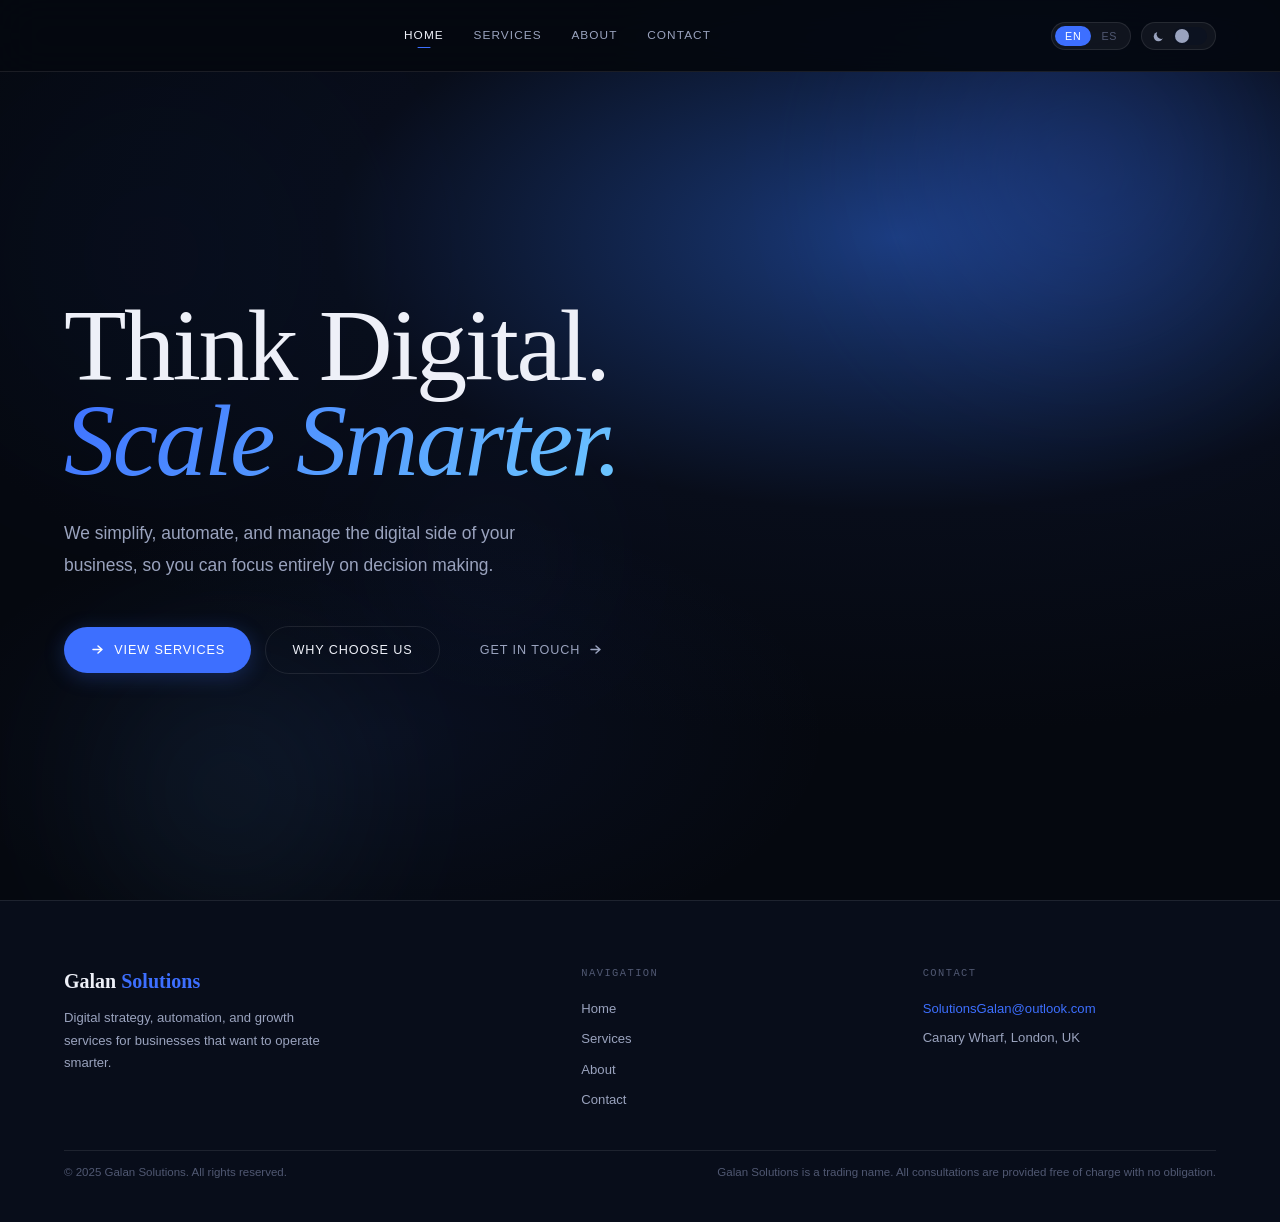
==== commit adc90208: "Remove logo from nav — index.html" ====
--- a/index.html
+++ b/index.html
@@ -7,7 +7,7 @@
   'unsafe-eval': all JS is same-origin (theme-init.js, app.js) and all CSS is
   same-origin (styles.css) or Google Fonts. Any injected inline <script>,
   on*="" handler, or inline style is refused by the browser.
-  Note: frame-ancestors / X-Frame-Options / Permissions-Policy / COOP/COEP/CORP
+  Note: frame-ancestors / X-Frame-Options / Permissions-Policy / COOP/COEP/hCORP
   cannot be set on GitHub Pages (ignored in <meta>, no custom headers). See
   SECURITY.md. Clickjacking is mitigated by the framebusting guard in app.js.
 -->
@@ -32,7 +32,6 @@
 
 <!-- NAV -->
 <header class="nav" id="nav" role="banner">
-  <a href="./" class="nav-brand"><span class="nav-brand-text">Galan <b>Solutions</b></span></a>
   <nav class="nav-links" role="navigation" aria-label="Primary">
     <a href="./" class="nav-a cur" data-sec="home">Home</a>
     <a href="services.html" class="nav-a" data-sec="services">Services</a>
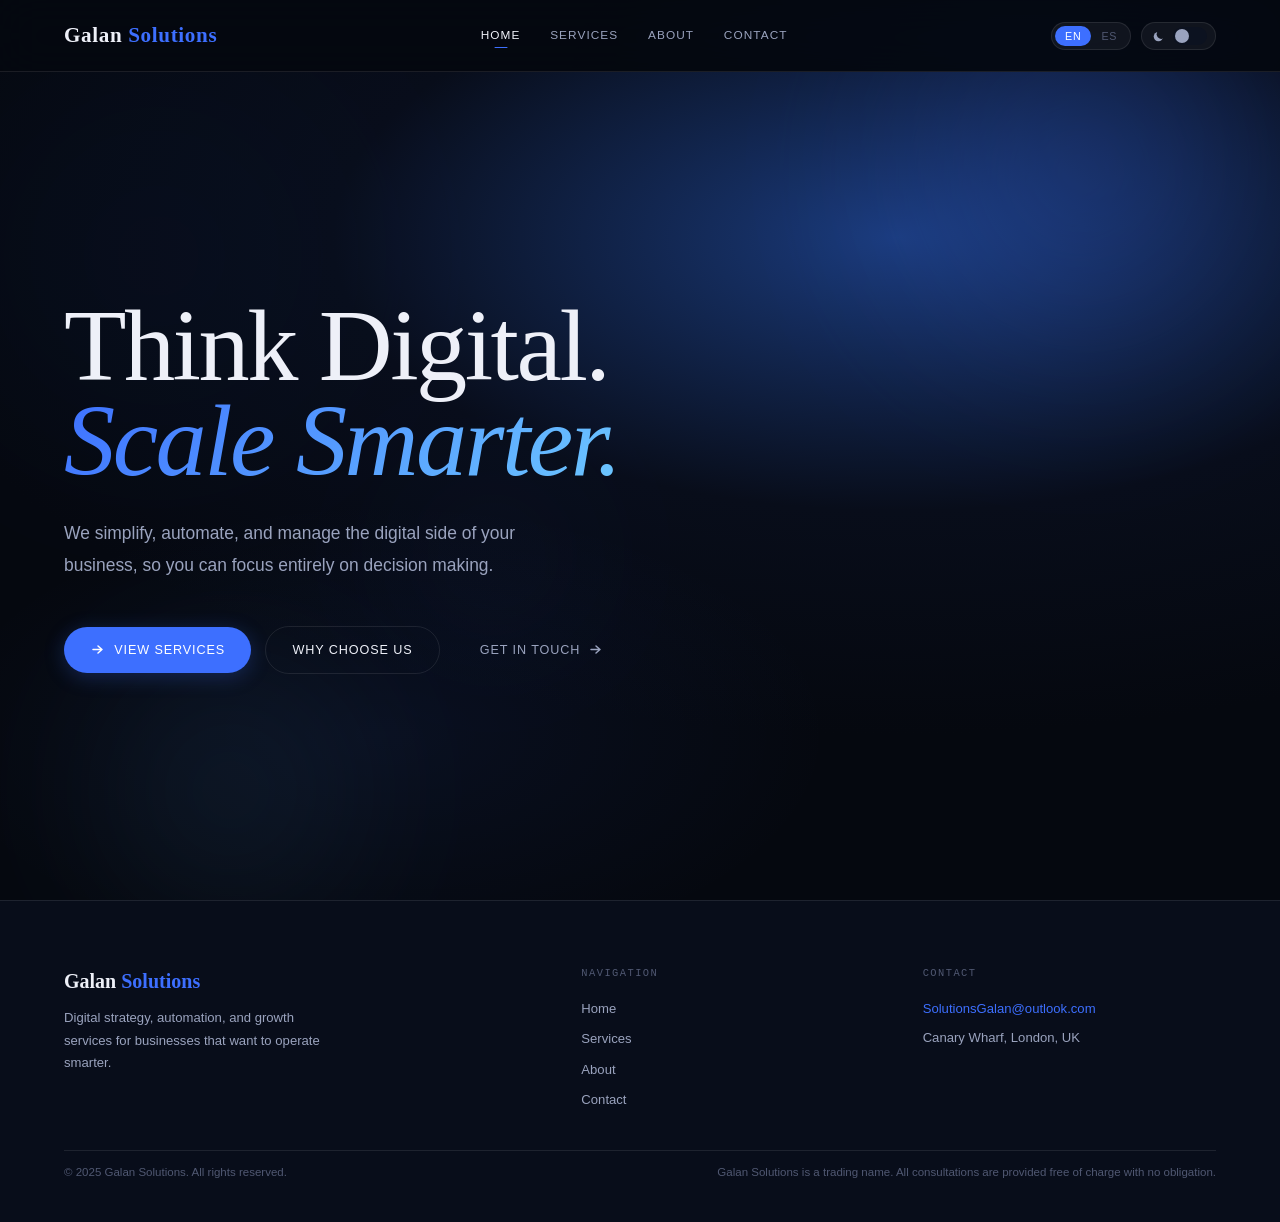
==== commit bd4d2a42: "Restore Galan Solutions logo to nav — index.html" ====
--- a/index.html
+++ b/index.html
@@ -32,6 +32,7 @@
 
 <!-- NAV -->
 <header class="nav" id="nav" role="banner">
+  <a href="./" class="nav-brand"><span class="nav-brand-text">Galan <b>Solutions</b></span></a>
   <nav class="nav-links" role="navigation" aria-label="Primary">
     <a href="./" class="nav-a cur" data-sec="home">Home</a>
     <a href="services.html" class="nav-a" data-sec="services">Services</a>
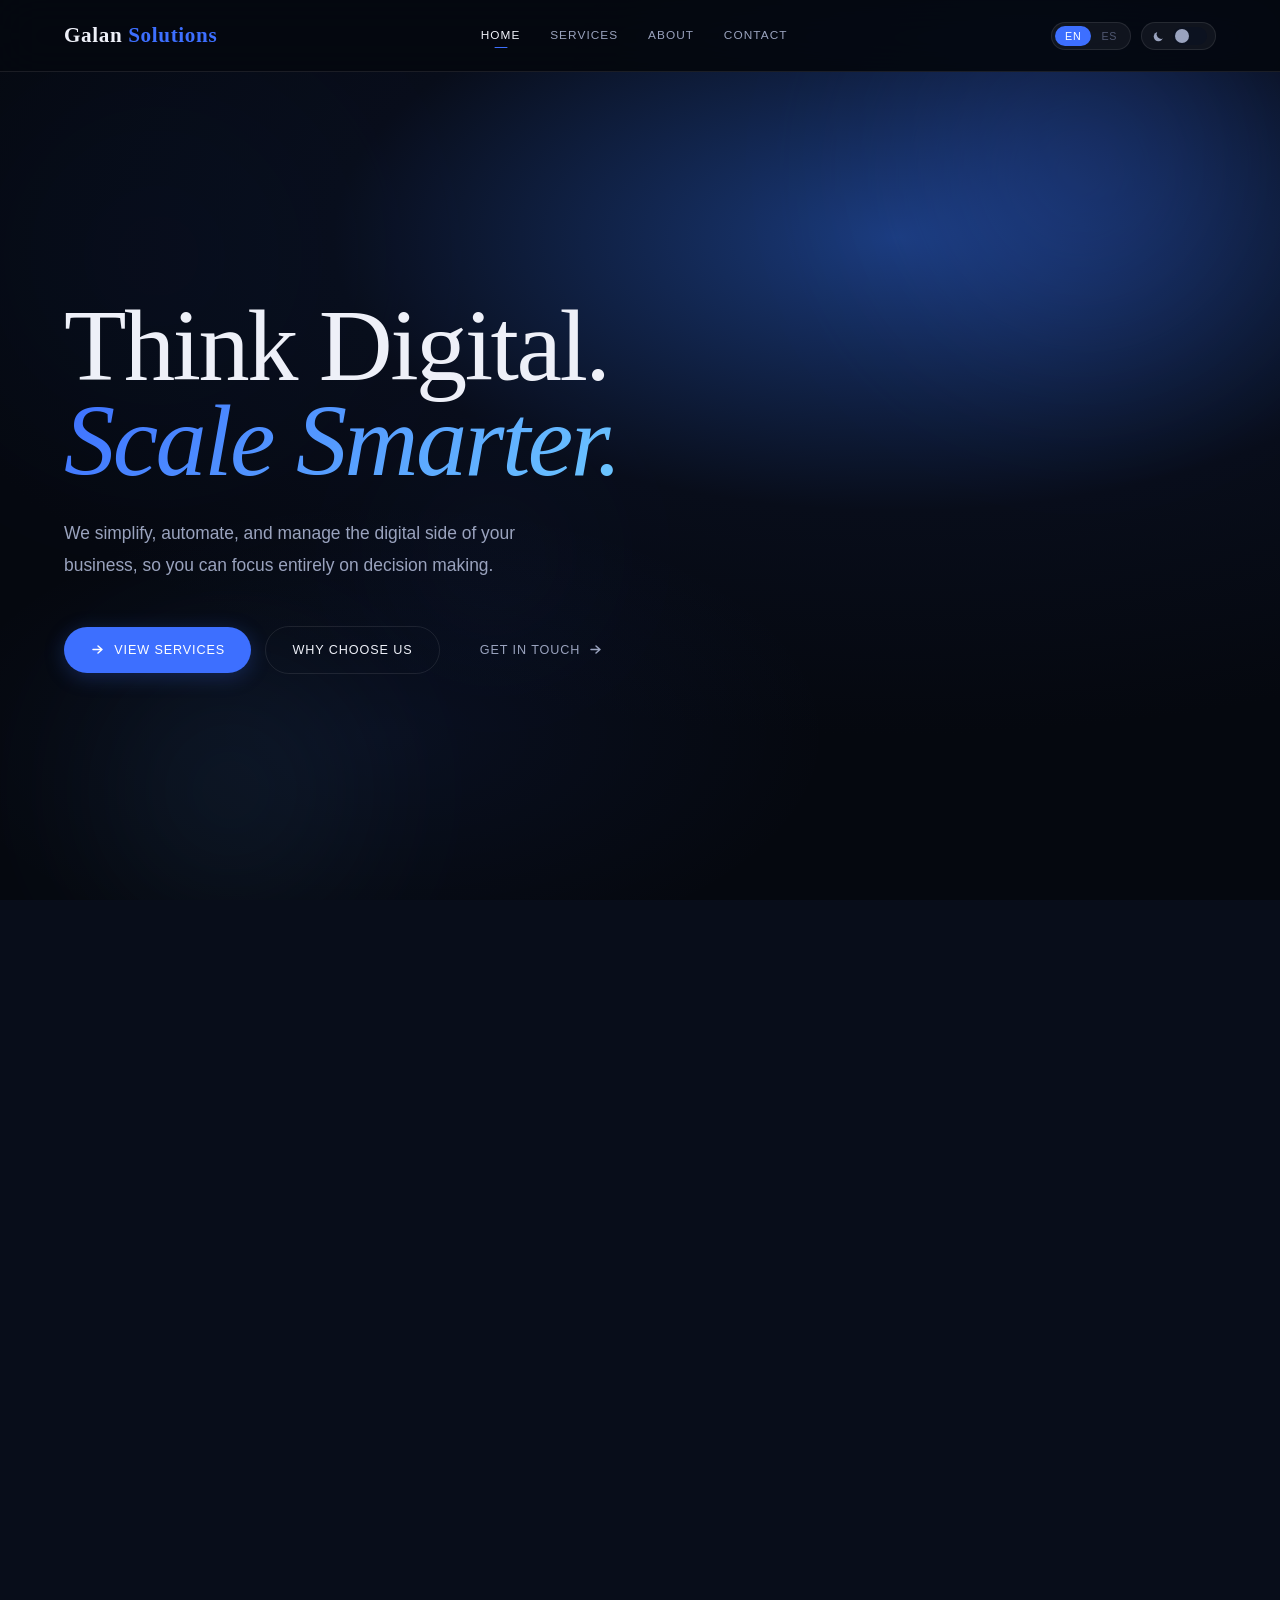
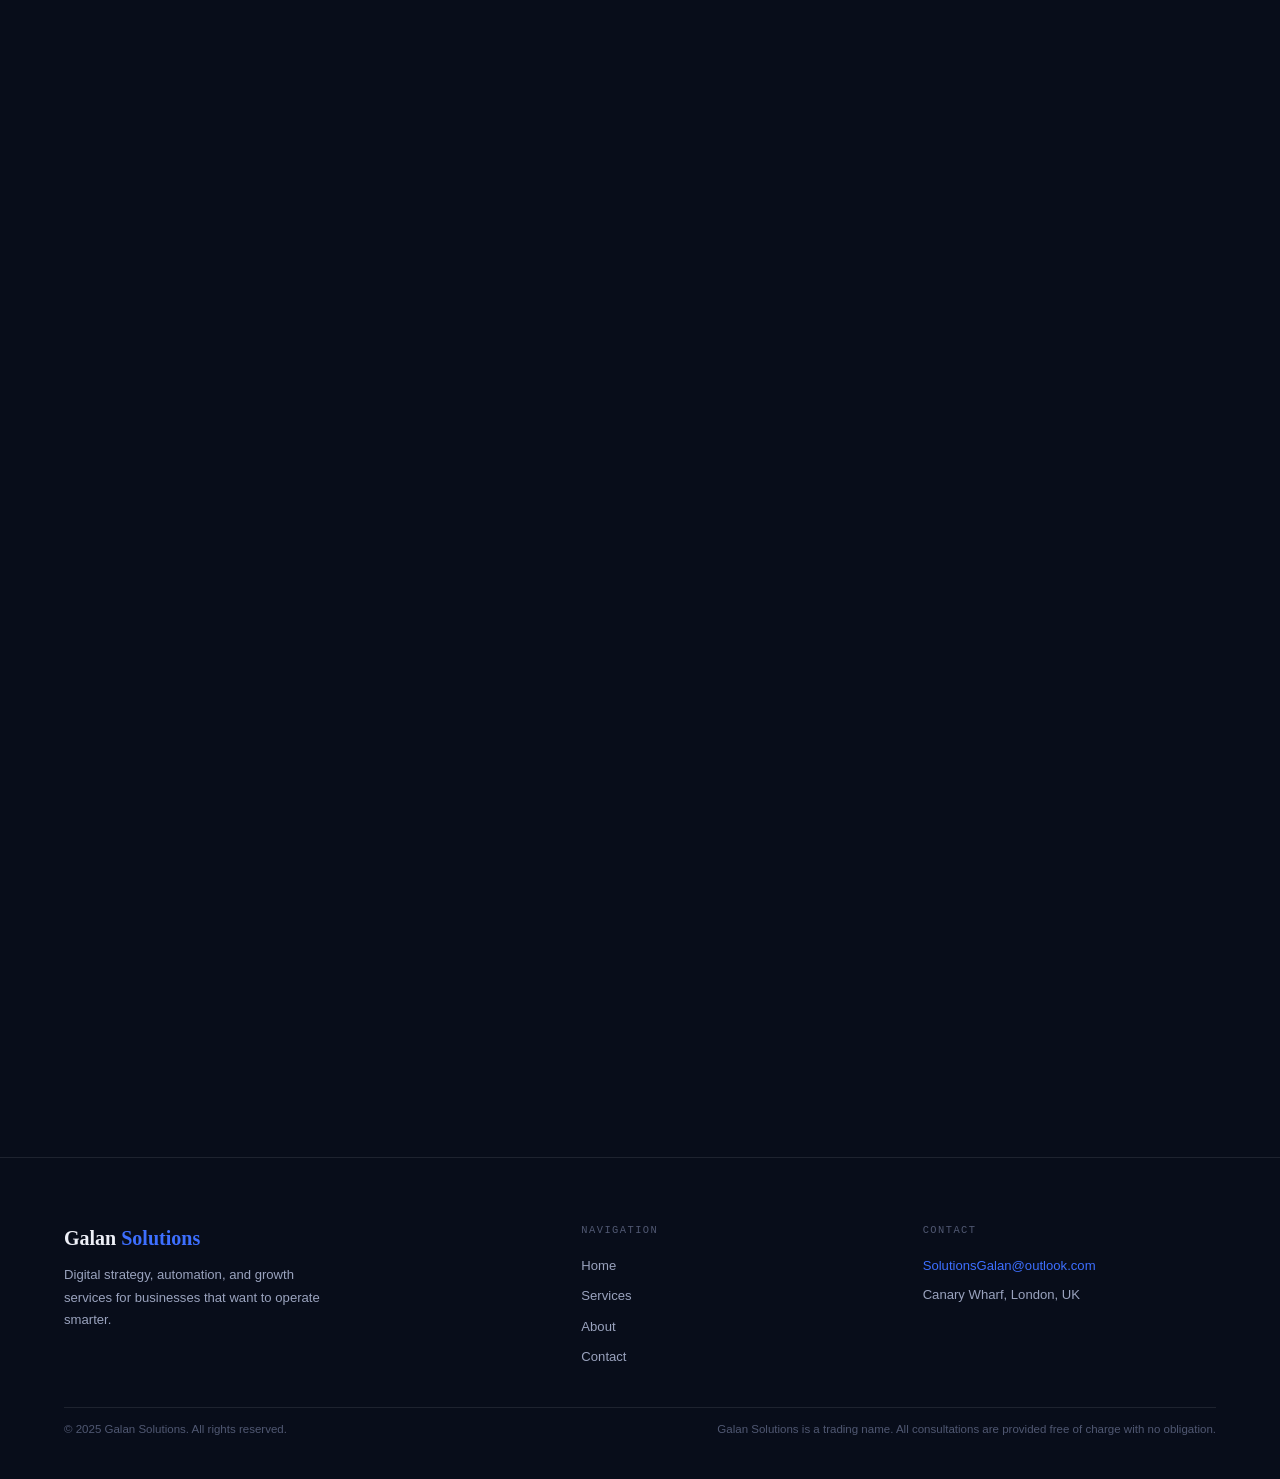
==== commit 578fd5c5: "Add files via upload" ====
--- a/index.html
+++ b/index.html
@@ -7,7 +7,7 @@
   'unsafe-eval': all JS is same-origin (theme-init.js, app.js) and all CSS is
   same-origin (styles.css) or Google Fonts. Any injected inline <script>,
   on*="" handler, or inline style is refused by the browser.
-  Note: frame-ancestors / X-Frame-Options / Permissions-Policy / COOP/COEP/hCORP
+  Note: frame-ancestors / X-Frame-Options / Permissions-Policy / COOP/COEP/CORP
   cannot be set on GitHub Pages (ignored in <meta>, no custom headers). See
   SECURITY.md. Clickjacking is mitigated by the framebusting guard in app.js.
 -->
@@ -98,6 +98,196 @@
     </div>
   </div>
 </section>
+
+<!-- AI INSIGHTS -->
+<section class="sec about-sec anchor" id="ai-insights">
+<div class="cnt">
+  <div class="lbl rv" id="ai-lbl">AI by the numbers</div>
+  <h2 class="h2 rv d1" id="ai-h">The data behind <em>the shift</em></h2>
+  <p class="sub rv d2" id="ai-p">AI adoption is accelerating across every business size. The gap between early movers and the rest is already measurable.</p>
+  <div class="insights-grid rv d2">
+
+    <!-- CHART 1: EU Enterprises using AI by size class -->
+    <div class="card">
+      <div class="chart-hd" id="c1-hd">EU enterprises using AI by size class</div>
+      <div class="chart-sh" id="c1-sh">% of enterprises &middot; 2024 vs 2025 &middot; Eurostat (isoc_eb_ai)</div>
+      <svg viewBox="0 0 510 282" style="width:100%;height:auto;margin-top:1.2rem;overflow:visible" role="img" aria-label="Grouped bar chart: EU enterprise AI adoption 2024 vs 2025">
+        <defs>
+          <linearGradient id="ga" x1="0" y1="1" x2="0" y2="0">
+            <stop offset="0%"   stop-color="#0f1e90"/>
+            <stop offset="100%" stop-color="#5888ff"/>
+          </linearGradient>
+          <linearGradient id="gs" x1="0" y1="1" x2="0" y2="0">
+            <stop offset="0%"   stop-color="#0c4872"/>
+            <stop offset="100%" stop-color="#6ed8ff"/>
+          </linearGradient>
+          <linearGradient id="gm" x1="0" y1="1" x2="0" y2="0">
+            <stop offset="0%"   stop-color="#5c3300"/>
+            <stop offset="100%" stop-color="#ffba35"/>
+          </linearGradient>
+          <linearGradient id="gl" x1="0" y1="1" x2="0" y2="0">
+            <stop offset="0%"   stop-color="#580000"/>
+            <stop offset="100%" stop-color="#ff5252"/>
+          </linearGradient>
+          <filter id="vg" x="-130%" y="-55%" width="360%" height="210%">
+            <feGaussianBlur stdDeviation="7" result="b"/>
+            <feComposite in="b" in2="SourceGraphic" operator="over"/>
+          </filter>
+        </defs>
+        <!-- Gridlines -->
+        <line x1="52" y1="30"  x2="460" y2="30"  class="cgrid" stroke-width=".7" stroke-dasharray="3,5"/>
+        <line x1="52" y1="65"  x2="460" y2="65"  class="cgrid" stroke-width=".7" stroke-dasharray="3,5"/>
+        <line x1="52" y1="100" x2="460" y2="100" class="cgrid" stroke-width=".7" stroke-dasharray="3,5"/>
+        <line x1="52" y1="135" x2="460" y2="135" class="cgrid" stroke-width=".7" stroke-dasharray="3,5"/>
+        <line x1="52" y1="170" x2="460" y2="170" class="cgrid" stroke-width=".7" stroke-dasharray="3,5"/>
+        <line x1="52" y1="205" x2="460" y2="205" class="cgrid" stroke-width=".7" stroke-dasharray="3,5"/>
+        <line x1="52" y1="240" x2="460" y2="240" class="caxis" stroke-width="1"/>
+        <!-- Y labels -->
+        <text x="47" y="33"  text-anchor="end" font-size="10" font-family="DM Mono,monospace" class="ctextd">60</text>
+        <text x="47" y="68"  text-anchor="end" font-size="10" font-family="DM Mono,monospace" class="ctextd">50</text>
+        <text x="47" y="103" text-anchor="end" font-size="10" font-family="DM Mono,monospace" class="ctextd">40</text>
+        <text x="47" y="138" text-anchor="end" font-size="10" font-family="DM Mono,monospace" class="ctextd">30</text>
+        <text x="47" y="173" text-anchor="end" font-size="10" font-family="DM Mono,monospace" class="ctextd">20</text>
+        <text x="47" y="208" text-anchor="end" font-size="10" font-family="DM Mono,monospace" class="ctextd">10</text>
+        <text x="47" y="243" text-anchor="end" font-size="10" font-family="DM Mono,monospace" class="ctextd">0</text>
+        <!-- Group divider -->
+        <line x1="253" y1="35" x2="253" y2="240" stroke="rgba(255,255,255,.05)" stroke-width="1" stroke-dasharray="4,8"/>
+        <!-- 2024: All 13.48 h=47 top=193 -->
+        <path d="M 55,240 L 55,198 A 5,5,0,0,1,60,193 L 92,193 A 5,5,0,0,1,97,198 L 97,240 Z" fill="#3d6fff" filter="url(#vg)" opacity="0.45"/>
+        <path d="M 55,240 L 55,198 A 5,5,0,0,1,60,193 L 92,193 A 5,5,0,0,1,97,198 L 97,240 Z" fill="url(#ga)"/>
+        <rect x="60" y="193" width="32" height="3.5" rx="1.75" fill="rgba(255,255,255,.22)"/>
+        <text x="76" y="187" text-anchor="middle" font-size="9.5" font-family="DM Mono,monospace" class="ctext">13.5</text>
+        <!-- 2024: Small 11.21 h=39 top=201 -->
+        <path d="M 103,240 L 103,206 A 5,5,0,0,1,108,201 L 140,201 A 5,5,0,0,1,145,206 L 145,240 Z" fill="#5bc8ef" filter="url(#vg)" opacity="0.33"/>
+        <path d="M 103,240 L 103,206 A 5,5,0,0,1,108,201 L 140,201 A 5,5,0,0,1,145,206 L 145,240 Z" fill="url(#gs)"/>
+        <rect x="108" y="201" width="32" height="3.5" rx="1.75" fill="rgba(255,255,255,.22)"/>
+        <text x="124" y="195" text-anchor="middle" font-size="9.5" font-family="DM Mono,monospace" class="ctext">11.2</text>
+        <!-- 2024: Medium 20.97 h=73 top=167 -->
+        <path d="M 151,240 L 151,172 A 5,5,0,0,1,156,167 L 188,167 A 5,5,0,0,1,193,172 L 193,240 Z" fill="#e8a020" filter="url(#vg)" opacity="0.4"/>
+        <path d="M 151,240 L 151,172 A 5,5,0,0,1,156,167 L 188,167 A 5,5,0,0,1,193,172 L 193,240 Z" fill="url(#gm)"/>
+        <rect x="156" y="167" width="32" height="3.5" rx="1.75" fill="rgba(255,255,255,.22)"/>
+        <text x="172" y="161" text-anchor="middle" font-size="9.5" font-family="DM Mono,monospace" class="ctext">21.0</text>
+        <!-- 2024: Large 41.17 h=144 top=96 -->
+        <path d="M 199,240 L 199,101 A 5,5,0,0,1,204,96 L 236,96 A 5,5,0,0,1,241,101 L 241,240 Z" fill="#e04040" filter="url(#vg)" opacity="0.45"/>
+        <path d="M 199,240 L 199,101 A 5,5,0,0,1,204,96 L 236,96 A 5,5,0,0,1,241,101 L 241,240 Z" fill="url(#gl)"/>
+        <rect x="204" y="96"  width="32" height="3.5" rx="1.75" fill="rgba(255,255,255,.22)"/>
+        <text x="220" y="90"  text-anchor="middle" font-size="9.5" font-family="DM Mono,monospace" class="ctext">41.2</text>
+        <text x="148" y="257" text-anchor="middle" font-size="12" font-family="DM Sans,sans-serif" letter-spacing=".04em" class="ctext">2024</text>
+        <!-- 2025: All 17.00 h=60 top=180 -->
+        <path d="M 265,240 L 265,185 A 5,5,0,0,1,270,180 L 302,180 A 5,5,0,0,1,307,185 L 307,240 Z" fill="#3d6fff" filter="url(#vg)" opacity="0.45"/>
+        <path d="M 265,240 L 265,185 A 5,5,0,0,1,270,180 L 302,180 A 5,5,0,0,1,307,185 L 307,240 Z" fill="url(#ga)"/>
+        <rect x="270" y="180" width="32" height="3.5" rx="1.75" fill="rgba(255,255,255,.22)"/>
+        <text x="286" y="174" text-anchor="middle" font-size="9.5" font-family="DM Mono,monospace" class="ctext">17.0</text>
+        <!-- 2025: Small 19.95 h=70 top=170 -->
+        <path d="M 313,240 L 313,175 A 5,5,0,0,1,318,170 L 350,170 A 5,5,0,0,1,355,175 L 355,240 Z" fill="#5bc8ef" filter="url(#vg)" opacity="0.33"/>
+        <path d="M 313,240 L 313,175 A 5,5,0,0,1,318,170 L 350,170 A 5,5,0,0,1,355,175 L 355,240 Z" fill="url(#gs)"/>
+        <rect x="318" y="170" width="32" height="3.5" rx="1.75" fill="rgba(255,255,255,.22)"/>
+        <text x="334" y="164" text-anchor="middle" font-size="9.5" font-family="DM Mono,monospace" class="ctext">20.0</text>
+        <!-- 2025: Medium 30.36 h=106 top=134 -->
+        <path d="M 361,240 L 361,139 A 5,5,0,0,1,366,134 L 398,134 A 5,5,0,0,1,403,139 L 403,240 Z" fill="#e8a020" filter="url(#vg)" opacity="0.4"/>
+        <path d="M 361,240 L 361,139 A 5,5,0,0,1,366,134 L 398,134 A 5,5,0,0,1,403,139 L 403,240 Z" fill="url(#gm)"/>
+        <rect x="366" y="134" width="32" height="3.5" rx="1.75" fill="rgba(255,255,255,.22)"/>
+        <text x="382" y="128" text-anchor="middle" font-size="9.5" font-family="DM Mono,monospace" class="ctext">30.4</text>
+        <!-- 2025: Large 55.03 h=193 top=47 -->
+        <path d="M 409,240 L 409,52 A 5,5,0,0,1,414,47 L 446,47 A 5,5,0,0,1,451,52 L 451,240 Z" fill="#e04040" filter="url(#vg)" opacity="0.45"/>
+        <path d="M 409,240 L 409,52 A 5,5,0,0,1,414,47 L 446,47 A 5,5,0,0,1,451,52 L 451,240 Z" fill="url(#gl)"/>
+        <rect x="414" y="47"  width="32" height="3.5" rx="1.75" fill="rgba(255,255,255,.22)"/>
+        <text x="430" y="41"  text-anchor="middle" font-size="9.5" font-family="DM Mono,monospace" class="ctext">55.0</text>
+        <text x="358" y="257" text-anchor="middle" font-size="12" font-family="DM Sans,sans-serif" letter-spacing=".04em" class="ctext">2025</text>
+        <!-- Legend -->
+        <circle cx="56"  cy="272" r="5.5" fill="url(#ga)"/>
+        <text   x="65"  y="276" font-size="10" font-family="DM Sans,sans-serif" class="ctext" id="c1-all">All enterprises</text>
+        <circle cx="170" cy="272" r="5.5" fill="url(#gs)"/>
+        <text   x="179" y="276" font-size="10" font-family="DM Sans,sans-serif" class="ctext" id="c1-sm">Small</text>
+        <circle cx="236" cy="272" r="5.5" fill="url(#gm)"/>
+        <text   x="245" y="276" font-size="10" font-family="DM Sans,sans-serif" class="ctext" id="c1-md">Medium</text>
+        <circle cx="315" cy="272" r="5.5" fill="url(#gl)"/>
+        <text   x="324" y="276" font-size="10" font-family="DM Sans,sans-serif" class="ctext" id="c1-lg">Large</text>
+      </svg>
+    </div>
+
+    <!-- CHART 2: AI benefits in developer workflow -->
+    <div class="card">
+      <div class="chart-hd" id="c2-hd">Benefits of AI in the development workflow</div>
+      <div class="chart-sh" id="c2-sh">% of developers worldwide &middot; 2024 &middot; Stack Overflow / Statista</div>
+      <svg viewBox="0 0 540 248" style="width:100%;height:auto;margin-top:1.2rem" role="img" aria-label="Horizontal bar chart: AI workflow benefits for developers">
+        <defs>
+          <linearGradient id="bh" x1="0" y1="0" x2="1" y2="0">
+            <stop offset="0%"   stop-color="#0c1cb8"/>
+            <stop offset="55%"  stop-color="#3d6fff"/>
+            <stop offset="100%" stop-color="#68d4ff"/>
+          </linearGradient>
+          <filter id="hg" x="-3%" y="-250%" width="106%" height="600%">
+            <feGaussianBlur stdDeviation="2 10" result="b"/>
+            <feComposite in="b" in2="SourceGraphic" operator="over"/>
+          </filter>
+        </defs>
+        <!-- Axes -->
+        <line x1="155" y1="8"   x2="155" y2="228" class="caxis" stroke-width="1"/>
+        <line x1="155" y1="228" x2="512" y2="228" class="caxis" stroke-width="1"/>
+        <!-- Grid verticals at 30%=273, 60%=392, 90%=510 -->
+        <line x1="273" y1="8" x2="273" y2="228" class="cgrid" stroke-width=".7" stroke-dasharray="3,5"/>
+        <line x1="392" y1="8" x2="392" y2="228" class="cgrid" stroke-width=".7" stroke-dasharray="3,5"/>
+        <line x1="510" y1="8" x2="510" y2="228" class="cgrid" stroke-width=".7" stroke-dasharray="3,5"/>
+        <!-- X labels -->
+        <text x="155" y="241" text-anchor="middle" font-size="9.5" font-family="DM Mono,monospace" class="ctextd">0%</text>
+        <text x="273" y="241" text-anchor="middle" font-size="9.5" font-family="DM Mono,monospace" class="ctextd">30%</text>
+        <text x="392" y="241" text-anchor="middle" font-size="9.5" font-family="DM Mono,monospace" class="ctextd">60%</text>
+        <text x="510" y="241" text-anchor="middle" font-size="9.5" font-family="DM Mono,monospace" class="ctextd">90%</text>
+        <!-- Row 1: Increase productivity 81% w=320 -->
+        <rect x="155" y="12"  width="355" height="18" rx="9" fill="rgba(61,111,255,.09)"/>
+        <rect x="155" y="12"  width="320" height="18" rx="9" fill="#2244e0" filter="url(#hg)" opacity="0.52"/>
+        <rect x="155" y="12"  width="320" height="18" rx="9" fill="url(#bh)"/>
+        <rect x="159" y="13"  width="65"  height="6"  rx="3" fill="rgba(255,255,255,.16)"/>
+        <text x="150" y="25"  text-anchor="end" font-size="9.5" font-family="DM Sans,sans-serif" class="ctext" id="c2-r1">Increase productivity</text>
+        <text x="480" y="25"  font-size="9.5" font-family="DM Mono,monospace" fill="#5888ff">81%</text>
+        <!-- Row 2: Speed up learning 62.4% w=246 -->
+        <rect x="155" y="50"  width="355" height="18" rx="9" fill="rgba(61,111,255,.09)"/>
+        <rect x="155" y="50"  width="246" height="18" rx="9" fill="#2244e0" filter="url(#hg)" opacity="0.52"/>
+        <rect x="155" y="50"  width="246" height="18" rx="9" fill="url(#bh)"/>
+        <rect x="159" y="51"  width="50"  height="6"  rx="3" fill="rgba(255,255,255,.16)"/>
+        <text x="150" y="63"  text-anchor="end" font-size="9.5" font-family="DM Sans,sans-serif" class="ctext" id="c2-r2">Speed up learning</text>
+        <text x="406" y="63"  font-size="9.5" font-family="DM Mono,monospace" fill="#5888ff">62.4%</text>
+        <!-- Row 3: Greater efficiency 58.5% w=231 -->
+        <rect x="155" y="88"  width="355" height="18" rx="9" fill="rgba(61,111,255,.09)"/>
+        <rect x="155" y="88"  width="231" height="18" rx="9" fill="#2244e0" filter="url(#hg)" opacity="0.52"/>
+        <rect x="155" y="88"  width="231" height="18" rx="9" fill="url(#bh)"/>
+        <rect x="159" y="89"  width="47"  height="6"  rx="3" fill="rgba(255,255,255,.16)"/>
+        <text x="150" y="101" text-anchor="end" font-size="9.5" font-family="DM Sans,sans-serif" class="ctext" id="c2-r3">Greater efficiency</text>
+        <text x="391" y="101" font-size="9.5" font-family="DM Mono,monospace" fill="#5888ff">58.5%</text>
+        <!-- Row 4: Improve accuracy 30.3% w=120 -->
+        <rect x="155" y="126" width="355" height="18" rx="9" fill="rgba(61,111,255,.09)"/>
+        <rect x="155" y="126" width="120" height="18" rx="9" fill="#2244e0" filter="url(#hg)" opacity="0.52"/>
+        <rect x="155" y="126" width="120" height="18" rx="9" fill="url(#bh)"/>
+        <rect x="159" y="127" width="24"  height="6"  rx="3" fill="rgba(255,255,255,.16)"/>
+        <text x="150" y="139" text-anchor="end" font-size="9.5" font-family="DM Sans,sans-serif" class="ctext" id="c2-r4">Improve accuracy</text>
+        <text x="280" y="139" font-size="9.5" font-family="DM Mono,monospace" fill="#5888ff">30.3%</text>
+        <!-- Row 5: Manageable workload 25% w=99 -->
+        <rect x="155" y="164" width="355" height="18" rx="9" fill="rgba(61,111,255,.09)"/>
+        <rect x="155" y="164" width="99"  height="18" rx="9" fill="#2244e0" filter="url(#hg)" opacity="0.52"/>
+        <rect x="155" y="164" width="99"  height="18" rx="9" fill="url(#bh)"/>
+        <rect x="159" y="165" width="20"  height="6"  rx="3" fill="rgba(255,255,255,.16)"/>
+        <text x="150" y="177" text-anchor="end" font-size="9.5" font-family="DM Sans,sans-serif" class="ctext" id="c2-r5">Manageable workload</text>
+        <text x="259" y="177" font-size="9.5" font-family="DM Mono,monospace" fill="#5888ff">25%</text>
+        <!-- Row 6: Improve collaboration 7.8% w=31 -->
+        <rect x="155" y="202" width="355" height="18" rx="9" fill="rgba(61,111,255,.09)"/>
+        <rect x="155" y="202" width="31"  height="18" rx="9" fill="#2244e0" filter="url(#hg)" opacity="0.52"/>
+        <rect x="155" y="202" width="31"  height="18" rx="9" fill="url(#bh)"/>
+        <rect x="159" y="203" width="6"   height="6"  rx="3" fill="rgba(255,255,255,.16)"/>
+        <text x="150" y="215" text-anchor="end" font-size="9.5" font-family="DM Sans,sans-serif" class="ctext" id="c2-r6">Improve collaboration</text>
+        <text x="191" y="215" font-size="9.5" font-family="DM Mono,monospace" fill="#5888ff">7.8%</text>
+      </svg>
+    </div>
+
+  </div>
+
+  <!-- HBR Quote -->
+  <div class="insight-quote rv d3">
+    <blockquote id="ai-quote">"Sophisticated AI use emerges when people learn how to frame problems clearly, guide model reasoning, evaluate outputs critically, and apply AI flexibly across their work."</blockquote>
+    <cite id="ai-cite">— Nick Hallman, Zach Kowaleski, Anu Puvvada, and Jaime J. Schmidt, <em>What the Best AI Users Do Differently—and How to Level Up All of Your Employees</em>, Harvard Business Review, March 19, 2026.</cite>
+  </div>
+</div>
+</section>
 </main>
 
 <!-- FOOTER -->
@@ -124,7 +314,7 @@
   </div>
   <hr class="ft-divider"/>
   <div class="ft-bot">
-    <span id="ft-copy">© 2025 Galan Solutions. All rights reserved.</span>
+    <span id="ft-copy">&#169; 2025 Galan Solutions. All rights reserved.</span>
     <span class="ft-disclaimer" id="ft-disclaimer">Galan Solutions is a trading name. All consultations are provided free of charge with no obligation.</span>
   </div>
 </footer>
